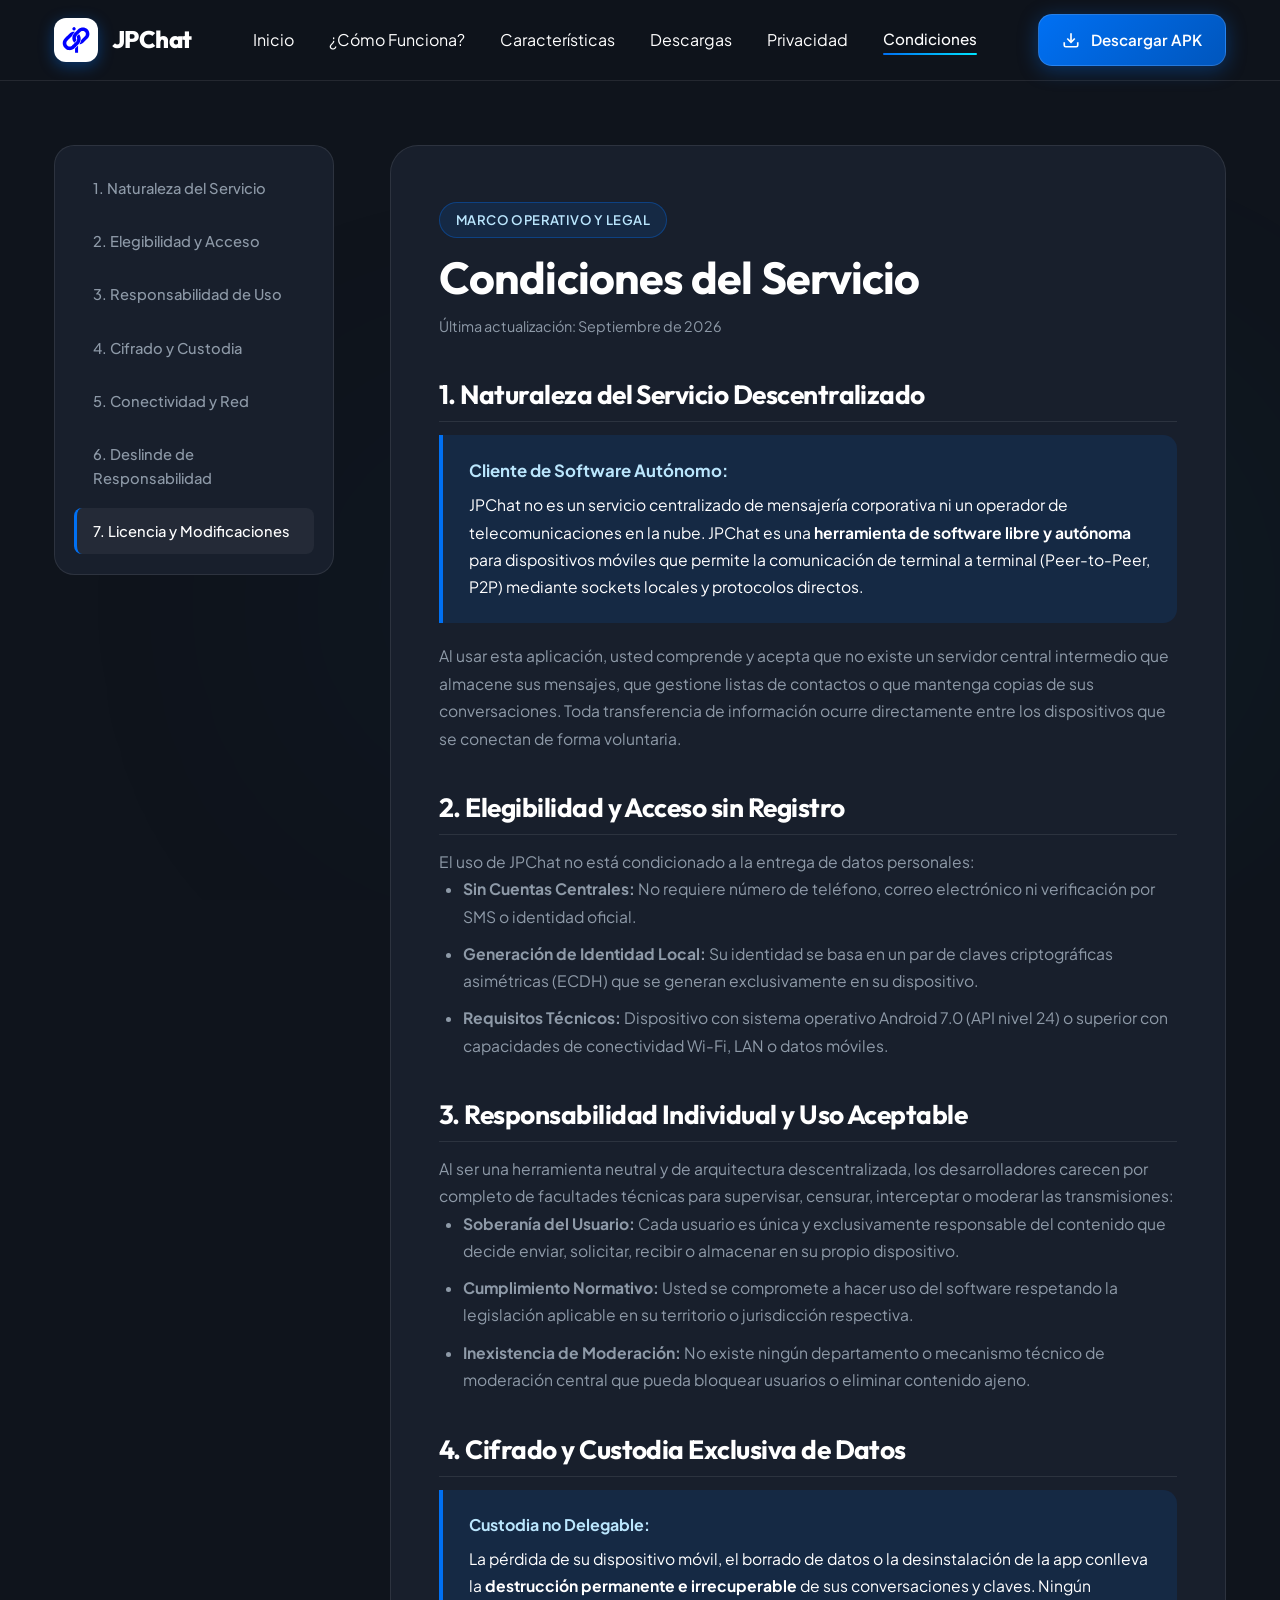
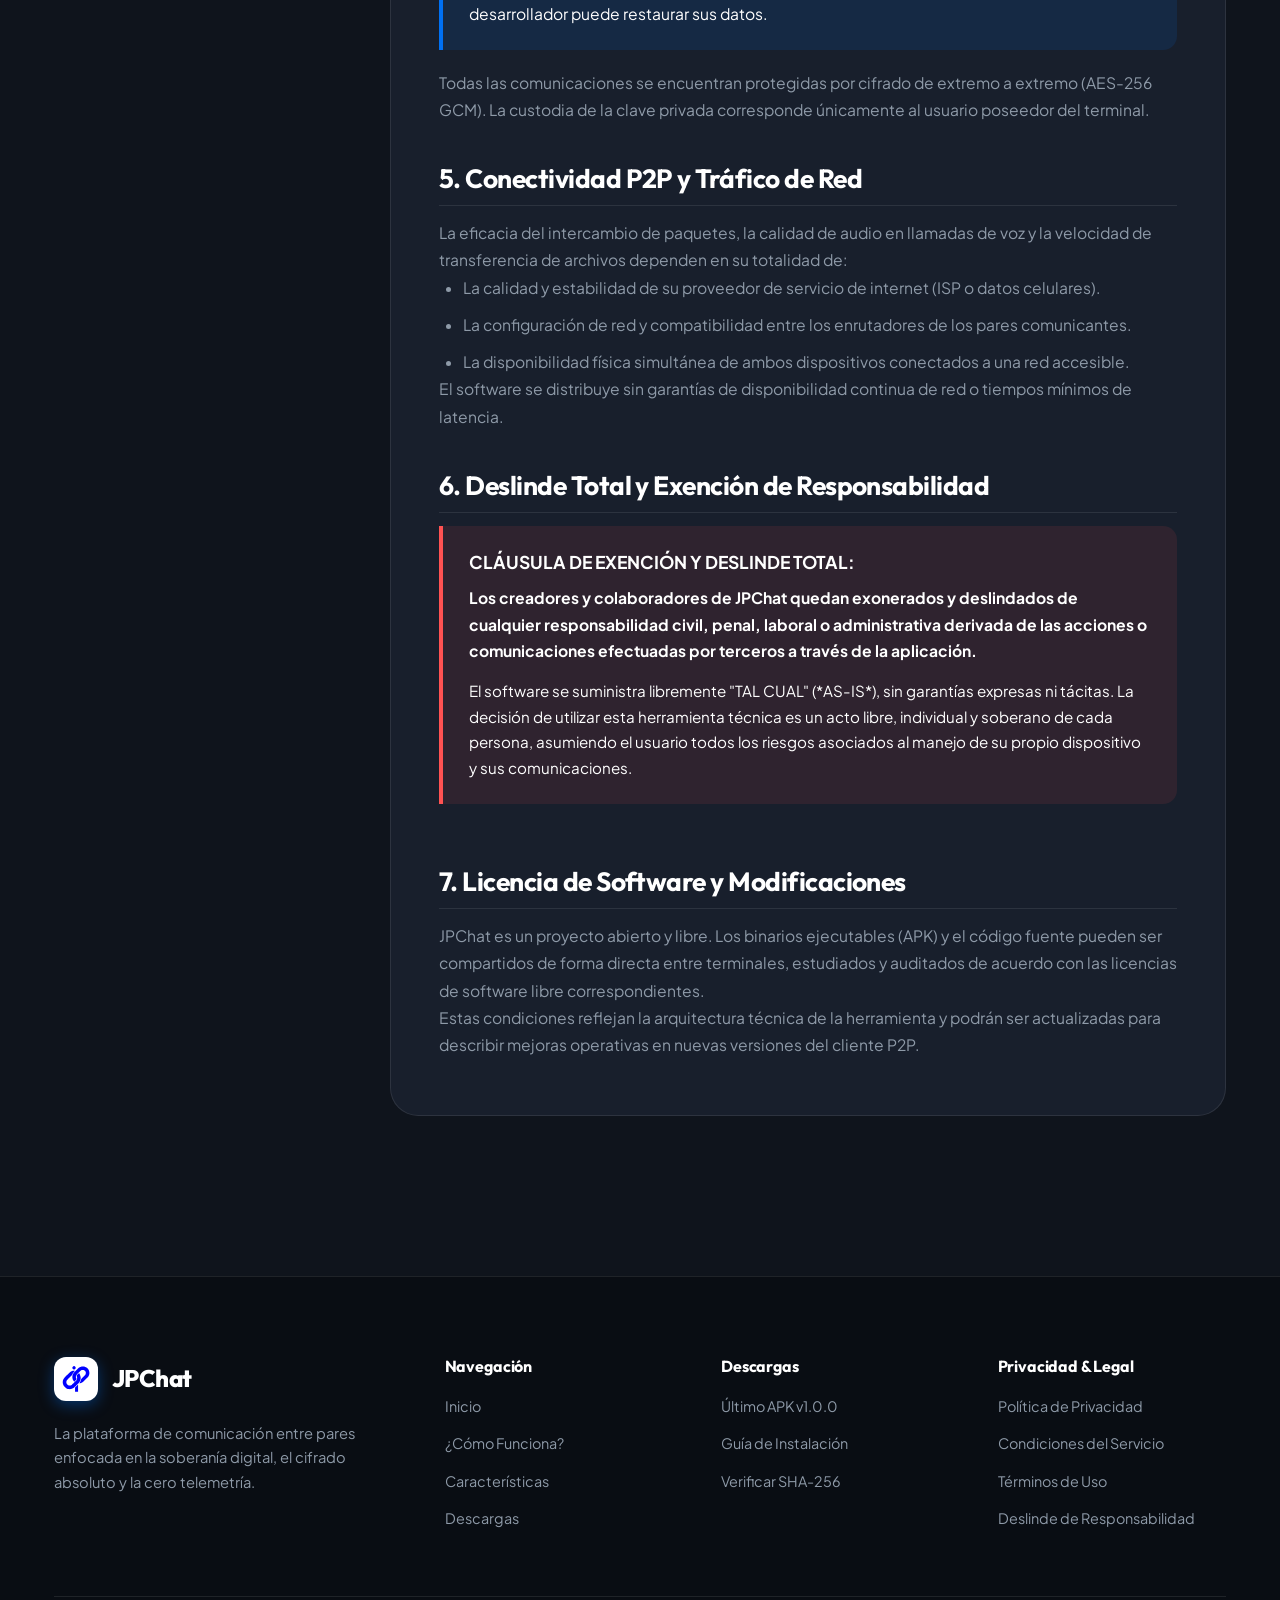
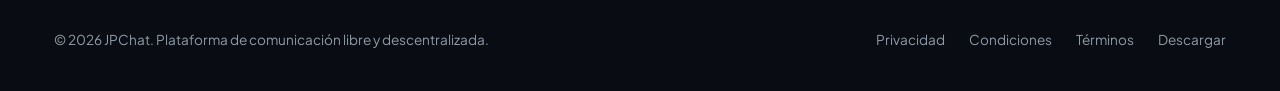
==== condiciones.html @ 453efd3c "Add files via upload" ====
<!DOCTYPE html>
<html lang="es">
<head>
  <meta charset="UTF-8">
  <meta name="viewport" content="width=device-width, initial-scale=1.0">
  <title>Condiciones del Servicio | JPChat Oficial</title>
  <meta name="description" content="Condiciones del Servicio de JPChat: Marco legal y operativo del cliente de mensajería peer-to-peer (P2P). Soberanía del usuario, exención de garantías y deslinde de responsabilidad.">
  <meta name="theme-color" content="#0F141C">
  <link rel="stylesheet" href="styles.css?v=2.5">
  <link rel="icon" type="image/svg+xml" href="logo.svg">
  <noscript>
    <style>
      .reveal, .reveal-scale, .reveal-left, .reveal-right {
        opacity: 1 !important;
        transform: none !important;
        animation: none !important;
      }
    </style>
  </noscript>
</head>
<body>

  <div class="ambient-glow">
    <div class="glow-orb glow-orb-2"></div>
    <div class="glow-orb glow-orb-3"></div>
  </div>

  <!-- Header -->
  <header class="header">
    <div class="container nav-container">
      <a href="index.html" class="brand-logo" aria-label="JPChat Inicio">
        <div class="logo-badge">
          <img src="logo.svg" alt="JPChat Logo">
        </div>
        <span class="brand-name">JPChat</span>
      </a>

      <nav>
        <ul class="nav-menu">
          <li><a href="index.html">Inicio</a></li>
          <li><a href="index.html#como-funciona">¿Cómo Funciona?</a></li>
          <li><a href="index.html#caracteristicas">Características</a></li>
          <li><a href="descargas.html">Descargas</a></li>
          <li><a href="privacidad.html">Privacidad</a></li>
          <li><a href="condiciones.html" class="nav-link active">Condiciones</a></li>
        </ul>
      </nav>

      <div class="nav-actions">
        <a href="descargas.html" class="btn btn-primary">
          <svg width="18" height="18" viewBox="0 0 24 24" fill="none" stroke="#FFFFFF" stroke-width="2.2">
            <path d="M21 15v4a2 2 0 0 1-2 2H5a2 2 0 0 1-2-2v-4"></path>
            <polyline points="7 10 12 15 17 10"></polyline>
            <line x1="12" y1="15" x2="12" y2="3"></line>
          </svg>
          <span>Descargar APK</span>
        </a>
        <button class="mobile-toggle" aria-label="Abrir Menú" aria-expanded="false">&#9776;</button>
      </div>
    </div>
  </header>

  <!-- Legal Content -->
  <main class="container">
    <div class="legal-layout">
      
      <!-- Sticky Sidebar Navigation -->
      <aside class="legal-sidebar reveal-left">
        <a href="#naturaleza-servicio" class="legal-nav-link active">1. Naturaleza del Servicio</a>
        <a href="#elegibilidad" class="legal-nav-link">2. Elegibilidad y Acceso</a>
        <a href="#uso-aceptable" class="legal-nav-link">3. Responsabilidad de Uso</a>
        <a href="#cifrado-soberania" class="legal-nav-link">4. Cifrado y Custodia</a>
        <a href="#conectividad" class="legal-nav-link">5. Conectividad y Red</a>
        <a href="#deslinde-legal" class="legal-nav-link">6. Deslinde de Responsabilidad</a>
        <a href="#licencia-software" class="legal-nav-link">7. Licencia y Modificaciones</a>
      </aside>

      <!-- Main Legal Document -->
      <article class="legal-content">
        <div class="reveal">
          <span class="badge-tag" style="margin-bottom: 0.8rem;">Marco Operativo y Legal</span>
          <h1 style="font-size: clamp(2.2rem, 3.5vw, 2.8rem); margin-bottom: 0.5rem; color: #FFFFFF;">Condiciones del Servicio</h1>
          <p style="color: var(--text-secondary); font-size: 0.9rem;">Última actualización: Septiembre de 2026</p>
        </div>

        <!-- Section 1: Naturaleza del Servicio -->
        <section id="naturaleza-servicio" class="reveal">
          <h2>1. Naturaleza del Servicio Descentralizado</h2>
          <div class="legal-alert" style="margin-bottom: 1.2rem;">
            <strong style="color: #BAE6FD; font-size: 1.05rem;">Cliente de Software Autónomo:</strong>
            <p style="margin-top: 0.4rem; color: #FFFFFF;">
              JPChat no es un servicio centralizado de mensajería corporativa ni un operador de telecomunicaciones en la nube. JPChat es una <strong>herramienta de software libre y autónoma</strong> para dispositivos móviles que permite la comunicación de terminal a terminal (Peer-to-Peer, P2P) mediante sockets locales y protocolos directos.
            </p>
          </div>
          <p>
            Al usar esta aplicación, usted comprende y acepta que no existe un servidor central intermedio que almacene sus mensajes, que gestione listas de contactos o que mantenga copias de sus conversaciones. Toda transferencia de información ocurre directamente entre los dispositivos que se conectan de forma voluntaria.
          </p>
        </section>

        <!-- Section 2: Elegibilidad y Acceso -->
        <section id="elegibilidad" class="reveal">
          <h2>2. Elegibilidad y Acceso sin Registro</h2>
          <p>
            El uso de JPChat no está condicionado a la entrega de datos personales:
          </p>
          <ul>
            <li><strong>Sin Cuentas Centrales:</strong> No requiere número de teléfono, correo electrónico ni verificación por SMS o identidad oficial.</li>
            <li><strong>Generación de Identidad Local:</strong> Su identidad se basa en un par de claves criptográficas asimétricas (ECDH) que se generan exclusivamente en su dispositivo.</li>
            <li><strong>Requisitos Técnicos:</strong> Dispositivo con sistema operativo Android 7.0 (API nivel 24) o superior con capacidades de conectividad Wi-Fi, LAN o datos móviles.</li>
          </ul>
        </section>

        <!-- Section 3: Responsabilidad de Uso -->
        <section id="uso-aceptable" class="reveal">
          <h2>3. Responsabilidad Individual y Uso Aceptable</h2>
          <p>
            Al ser una herramienta neutral y de arquitectura descentralizada, los desarrolladores carecen por completo de facultades técnicas para supervisar, censurar, interceptar o moderar las transmisiones:
          </p>
          <ul>
            <li><strong>Soberanía del Usuario:</strong> Cada usuario es única y exclusivamente responsable del contenido que decide enviar, solicitar, recibir o almacenar en su propio dispositivo.</li>
            <li><strong>Cumplimiento Normativo:</strong> Usted se compromete a hacer uso del software respetando la legislación aplicable en su territorio o jurisdicción respectiva.</li>
            <li><strong>Inexistencia de Moderación:</strong> No existe ningún departamento o mecanismo técnico de moderación central que pueda bloquear usuarios o eliminar contenido ajeno.</li>
          </ul>
        </section>

        <!-- Section 4: Cifrado y Custodia -->
        <section id="cifrado-soberania" class="reveal">
          <h2>4. Cifrado y Custodia Exclusiva de Datos</h2>
          <div class="legal-alert" style="margin-bottom: 1.2rem;">
            <strong style="color: #BAE6FD;">Custodia no Delegable:</strong>
            <p style="margin-top: 0.4rem; color: #FFFFFF;">
              La pérdida de su dispositivo móvil, el borrado de datos o la desinstalación de la app conlleva la <strong>destrucción permanente e irrecuperable</strong> de sus conversaciones y claves. Ningún desarrollador puede restaurar sus datos.
            </p>
          </div>
          <p>
            Todas las comunicaciones se encuentran protegidas por cifrado de extremo a extremo (AES-256 GCM). La custodia de la clave privada corresponde únicamente al usuario poseedor del terminal.
          </p>
        </section>

        <!-- Section 5: Conectividad y Red -->
        <section id="conectividad" class="reveal">
          <h2>5. Conectividad P2P y Tráfico de Red</h2>
          <p>
            La eficacia del intercambio de paquetes, la calidad de audio en llamadas de voz y la velocidad de transferencia de archivos dependen en su totalidad de:
          </p>
          <ul>
            <li>La calidad y estabilidad de su proveedor de servicio de internet (ISP o datos celulares).</li>
            <li>La configuración de red y compatibilidad entre los enrutadores de los pares comunicantes.</li>
            <li>La disponibilidad física simultánea de ambos dispositivos conectados a una red accesible.</li>
          </ul>
          <p>
            El software se distribuye sin garantías de disponibilidad continua de red o tiempos mínimos de latencia.
          </p>
        </section>

        <!-- Section 6: Deslinde de Responsabilidad -->
        <section id="deslinde-legal" class="reveal">
          <h2>6. Deslinde Total y Exención de Responsabilidad</h2>
          <div class="legal-alert warning" style="margin-bottom: 1.4rem;">
            <strong style="color: #FFFFFF; font-size: 1.1rem; display: block; margin-bottom: 0.5rem;">
              CLÁUSULA DE EXENCIÓN Y DESLINDE TOTAL:
            </strong>
            <p style="color: #FFFFFF; font-size: 0.98rem; line-height: 1.7;">
              <strong>Los creadores y colaboradores de JPChat quedan exonerados y deslindados de cualquier responsabilidad civil, penal, laboral o administrativa derivada de las acciones o comunicaciones efectuadas por terceros a través de la aplicación.</strong>
            </p>
            <p style="color: #FFFFFF; font-size: 0.95rem; margin-top: 0.8rem; line-height: 1.7;">
              El software se suministra libremente "TAL CUAL" (*AS-IS*), sin garantías expresas ni tácitas. La decisión de utilizar esta herramienta técnica es un acto libre, individual y soberano de cada persona, asumiendo el usuario todos los riesgos asociados al manejo de su propio dispositivo y sus comunicaciones.
            </p>
          </div>
        </section>

        <!-- Section 7: Licencia y Modificaciones -->
        <section id="licencia-software" class="reveal">
          <h2>7. Licencia de Software y Modificaciones</h2>
          <p>
            JPChat es un proyecto abierto y libre. Los binarios ejecutables (APK) y el código fuente pueden ser compartidos de forma directa entre terminales, estudiados y auditados de acuerdo con las licencias de software libre correspondientes.
          </p>
          <p>
            Estas condiciones reflejan la arquitectura técnica de la herramienta y podrán ser actualizadas para describir mejoras operativas en nuevas versiones del cliente P2P.
          </p>
        </section>

      </article>

    </div>
  </main>

  <!-- Footer -->
  <footer class="footer">
    <div class="container">
      <div class="footer-grid">
        <div class="footer-brand">
          <div class="brand-logo">
            <div class="logo-badge">
              <img src="logo.svg" alt="JPChat Logo">
            </div>
            <span class="brand-name">JPChat</span>
          </div>
          <p class="footer-desc">
            La plataforma de comunicación entre pares enfocada en la soberanía digital, el cifrado absoluto y la cero telemetría.
          </p>
        </div>

        <div class="footer-col">
          <h4 class="footer-col-title">Navegación</h4>
          <ul class="footer-links">
            <li><a href="index.html">Inicio</a></li>
            <li><a href="index.html#como-funciona">¿Cómo Funciona?</a></li>
            <li><a href="index.html#caracteristicas">Características</a></li>
            <li><a href="descargas.html">Descargas</a></li>
          </ul>
        </div>

        <div class="footer-col">
          <h4 class="footer-col-title">Descargas</h4>
          <ul class="footer-links">
            <li><a href="descargas.html#instalador">Último APK v1.0.0</a></li>
            <li><a href="descargas.html#guia">Guía de Instalación</a></li>
            <li><a href="descargas.html#hash">Verificar SHA-256</a></li>
          </ul>
        </div>

        <div class="footer-col">
          <h4 class="footer-col-title">Privacidad & Legal</h4>
          <ul class="footer-links">
            <li><a href="privacidad.html">Política de Privacidad</a></li>
            <li><a href="condiciones.html">Condiciones del Servicio</a></li>
            <li><a href="terminos.html">Términos de Uso</a></li>
            <li><a href="condiciones.html#deslinde-legal">Deslinde de Responsabilidad</a></li>
          </ul>
        </div>
      </div>

      <div class="footer-bottom">
        <div>© 2026 JPChat. Plataforma de comunicación libre y descentralizada.</div>
        <div style="display: flex; gap: 1.5rem;">
          <a href="privacidad.html">Privacidad</a>
          <a href="condiciones.html">Condiciones</a>
          <a href="terminos.html">Términos</a>
          <a href="descargas.html">Descargar</a>
        </div>
      </div>
    </div>
  </footer>

  <script src="main.js?v=2.5"></script>
</body>
</html>
---- styles.css ----
/* ==========================================================================
   JPChat Official Website Design System
   Exact App Color Palette: Deep Blue-Gray (#0F141C), Blue (#0070F3), Pure White Text & Icons
   ========================================================================== */

@import url('https://fonts.googleapis.com/css2?family=Outfit:wght@400;500;600;700;800;900&family=Plus+Jakarta+Sans:wght@300;400;500;600;700;800&family=JetBrains+Mono:wght@400;500;600&display=swap');

:root {
  /* Exact App Palette from Color.kt & ChatThemes.kt */
  --bg-main: #0F141C;            /* BgMain: Fondo azul oscuro casi gris de la app */
  --bg-contrast: #161C26;        /* BgContrast */
  --bg-surface: #181F2C;         /* BgDialogPremium */
  --bg-card: rgba(24, 31, 44, 0.78);
  --bg-card-hover: rgba(30, 40, 56, 0.95);
  --bg-glass: rgba(15, 20, 28, 0.88);
  
  --border-subtle: rgba(255, 255, 255, 0.09); /* BorderSubtle (0x26FFFFFF) */
  --border-focus: rgba(0, 112, 243, 0.5);
  --border-glow: rgba(0, 229, 255, 0.35);

  --accent-primary: #0070F3;       /* Botones azules de la app */
  --accent-primary-hover: #2585F8;
  --accent-primary-active: #005CE6;
  --accent-secondary: #00E5FF;     /* AccentSecondary (Cyan) */
  --accent-bubble-me: #005C8A;     /* BubbleMe de la app */
  --accent-bubble-peer: #1E2633;   /* BubblePeer de la app */
  --status-online: #00E676;        /* StatusOnline */
  --accent-blue-glow: rgba(0, 112, 243, 0.35);
  --accent-cyan-glow: rgba(0, 229, 255, 0.22);
  --warning-amber: #FFB74D;
  --error-red: #FF5252;

  --text-primary: #FFFFFF;         /* Letras 100% blancas */
  --text-secondary: #8E9AA8;       /* TextSecondary gris azulado */
  --text-muted: #64748B;
  --icon-color: #FFFFFF;           /* Íconos 100% blancos */

  /* Typography */
  --font-heading: 'Outfit', sans-serif;
  --font-body: 'Plus Jakarta Sans', -apple-system, BlinkMacSystemFont, sans-serif;
  --font-mono: 'JetBrains Mono', monospace;

  /* Spacings & Layout */
  --container-max: 1220px;
  --radius-sm: 8px;
  --radius-md: 14px;
  --radius-lg: 20px;
  --radius-xl: 28px;
  --radius-full: 9999px;

  /* Transitions & Animation Easings */
  --transition-fast: 0.2s cubic-bezier(0.4, 0, 0.2, 1);
  --transition-smooth: 0.4s cubic-bezier(0.16, 1, 0.3, 1);
  --transition-bounce: 0.5s cubic-bezier(0.34, 1.56, 0.64, 1);
}

/* Reset & Base Setup */
*, *::before, *::after {
  box-sizing: border-box;
  margin: 0;
  padding: 0;
}

html {
  scroll-behavior: smooth;
  color-scheme: dark;
  font-size: 16px;
}

body {
  background-color: var(--bg-main);
  color: var(--text-primary);
  font-family: var(--font-body);
  line-height: 1.65;
  overflow-x: hidden;
  position: relative;
  -webkit-font-smoothing: antialiased;
}

/* Scroll Offset for Anchor Navigation */
section[id], div[id] {
  scroll-margin-top: 95px;
}

/* Background Ambient Glow Lights (Blue & Cyan of JPChat) */
.ambient-glow {
  position: fixed;
  top: 0;
  left: 0;
  right: 0;
  height: 100vh;
  pointer-events: none;
  z-index: -1;
  overflow: hidden;
}

.glow-orb {
  position: absolute;
  border-radius: 50%;
  filter: blur(140px);
  opacity: 0.38;
  animation: pulse-glow 16s infinite alternate ease-in-out;
}

.glow-orb-1 {
  width: 580px;
  height: 580px;
  background: radial-gradient(circle, rgba(0, 112, 243, 0.32) 0%, transparent 70%);
  top: -120px;
  left: 15%;
}

.glow-orb-2 {
  width: 650px;
  height: 650px;
  background: radial-gradient(circle, rgba(0, 229, 255, 0.22) 0%, transparent 70%);
  top: 30%;
  right: -80px;
  animation-delay: -6s;
}

.glow-orb-3 {
  width: 500px;
  height: 500px;
  background: radial-gradient(circle, rgba(0, 92, 138, 0.35) 0%, transparent 70%);
  bottom: 5%;
  left: 20%;
  animation-delay: -10s;
}

@keyframes pulse-glow {
  0% { transform: scale(1) translate(0, 0); opacity: 0.28; }
  50% { transform: scale(1.18) translate(35px, -25px); opacity: 0.45; }
  100% { transform: scale(0.92) translate(-30px, 30px); opacity: 0.28; }
}

/* Typography Helpers */
h1, h2, h3, h4, h5, h6 {
  font-family: var(--font-heading);
  color: #FFFFFF; /* Letras 100% blancas */
  font-weight: 700;
  line-height: 1.22;
  letter-spacing: -0.02em;
}

p {
  color: var(--text-secondary);
}

a {
  color: inherit;
  text-decoration: none;
  transition: all var(--transition-fast);
}

/* All icons white */
svg {
  color: #FFFFFF;
}

/* Gradient Text using App Blues */
.text-gradient {
  background: linear-gradient(135deg, #FFFFFF 0%, #BAE6FD 45%, #00E5FF 100%);
  -webkit-background-clip: text;
  -webkit-text-fill-color: transparent;
  display: inline-block;
}

.text-gradient-blue {
  background: linear-gradient(135deg, #60A5FA 0%, #0070F3 50%, #00E5FF 100%);
  -webkit-background-clip: text;
  -webkit-text-fill-color: transparent;
}

/* Layout Container */
.container {
  max-width: var(--container-max);
  margin: 0 auto;
  padding: 0 1.5rem;
}

/* ==========================================================================
   Header & Navigation
   ========================================================================== */
.header {
  position: sticky;
  top: 0;
  z-index: 100;
  width: 100%;
  backdrop-filter: blur(20px);
  -webkit-backdrop-filter: blur(20px);
  background: var(--bg-glass);
  border-bottom: 1px solid var(--border-subtle);
  transition: all var(--transition-smooth);
}

.header.scrolled {
  background: rgba(15, 20, 28, 0.96);
  box-shadow: 0 10px 30px rgba(0, 0, 0, 0.6);
  border-bottom-color: rgba(255, 255, 255, 0.14);
}

.nav-container {
  display: flex;
  align-items: center;
  justify-content: space-between;
  height: 80px;
}

/* Brand Logo with Real SVG Icon and Completely White Name */
.brand-logo {
  display: flex;
  align-items: center;
  gap: 0.85rem;
  text-decoration: none;
  transition: transform var(--transition-bounce);
}

.brand-logo:hover {
  transform: scale(1.03);
}

.logo-badge {
  width: 44px;
  height: 44px;
  border-radius: 12px;
  background: #FFFFFF;
  padding: 3px;
  display: flex;
  align-items: center;
  justify-content: center;
  box-shadow: 0 4px 15px rgba(0, 112, 243, 0.4);
  flex-shrink: 0;
}

.logo-badge img {
  width: 100%;
  height: 100%;
  object-fit: contain;
  border-radius: 9px;
}

.brand-name {
  color: #FFFFFF !important; /* Letra completamente blanca solicitada por el usuario */
  font-family: var(--font-heading);
  font-size: 1.5rem;
  font-weight: 800;
  letter-spacing: -0.02em;
}

.nav-menu {
  display: flex;
  align-items: center;
  gap: 2.2rem;
  list-style: none;
}

.nav-link {
  font-size: 0.95rem;
  font-weight: 500;
  color: #BAC7D5;
  position: relative;
  padding: 0.4rem 0;
  transition: color var(--transition-fast);
}

.nav-link:hover, .nav-link.active {
  color: #FFFFFF;
}

.nav-link::after {
  content: '';
  position: absolute;
  bottom: 0;
  left: 0;
  width: 0;
  height: 2px;
  background: linear-gradient(90deg, var(--accent-primary), var(--accent-secondary));
  transition: width var(--transition-smooth);
  border-radius: 2px;
}

.nav-link:hover::after, .nav-link.active::after {
  width: 100%;
}

.nav-actions {
  display: flex;
  align-items: center;
  gap: 1rem;
}

.mobile-toggle {
  display: none;
  background: none;
  border: none;
  color: #FFFFFF;
  font-size: 1.6rem;
  cursor: pointer;
  padding: 0.5rem;
  transition: transform var(--transition-fast);
}

.mobile-toggle:hover {
  transform: scale(1.1);
}

/* ==========================================================================
   Buttons & Badges (Matching App's Blue & White)
   ========================================================================== */
.btn {
  display: inline-flex;
  align-items: center;
  justify-content: center;
  gap: 0.65rem;
  font-family: var(--font-body);
  font-weight: 600;
  font-size: 0.95rem;
  padding: 0.78rem 1.45rem;
  border-radius: var(--radius-md);
  border: 1px solid transparent;
  cursor: pointer;
  transition: all var(--transition-smooth);
  text-decoration: none;
  position: relative;
  overflow: hidden;
}

.btn svg {
  color: #FFFFFF;
  flex-shrink: 0;
  transition: transform var(--transition-fast);
}

/* App's Official Blue Button */
.btn-primary {
  background: linear-gradient(135deg, #0070F3 0%, #0056BD 100%);
  color: #FFFFFF;
  border-color: rgba(255, 255, 255, 0.15);
  box-shadow: 0 4px 20px var(--accent-blue-glow);
}

.btn-primary:hover {
  background: linear-gradient(135deg, #2585F8 0%, #0070F3 100%);
  box-shadow: 0 8px 30px rgba(0, 112, 243, 0.55);
  transform: translateY(-3px);
  color: #FFFFFF;
}

.btn-primary:hover svg {
  transform: translateY(-1px);
}

.btn-secondary {
  background: rgba(255, 255, 255, 0.05);
  color: #FFFFFF;
  border-color: var(--border-subtle);
  backdrop-filter: blur(10px);
}

.btn-secondary:hover {
  background: rgba(255, 255, 255, 0.1);
  border-color: rgba(255, 255, 255, 0.25);
  transform: translateY(-3px);
  color: #FFFFFF;
}

.btn-lg {
  padding: 1rem 2rem;
  font-size: 1.06rem;
  border-radius: var(--radius-md);
}

.badge-tag {
  display: inline-flex;
  align-items: center;
  gap: 0.55rem;
  padding: 0.4rem 1rem;
  background: rgba(0, 112, 243, 0.12);
  border: 1px solid rgba(0, 112, 243, 0.35);
  border-radius: var(--radius-full);
  font-size: 0.82rem;
  font-weight: 600;
  color: #BAE6FD;
  letter-spacing: 0.03em;
  text-transform: uppercase;
}

.badge-tag .pulse-dot {
  width: 8px;
  height: 8px;
  border-radius: 50%;
  background-color: var(--accent-secondary);
  box-shadow: 0 0 10px var(--accent-secondary);
  animation: dot-pulse 1.8s infinite;
}

@keyframes dot-pulse {
  0% { transform: scale(0.9); opacity: 0.8; }
  50% { transform: scale(1.4); opacity: 1; box-shadow: 0 0 14px var(--accent-secondary); }
  100% { transform: scale(0.9); opacity: 0.8; }
}

/* ==========================================================================
   Hero Section
   ========================================================================== */
.hero-section {
  padding: 5rem 0 6rem 0;
  position: relative;
}

.hero-grid {
  display: grid;
  grid-template-columns: 1.15fr 0.85fr;
  align-items: center;
  gap: 4rem;
}

.hero-content {
  display: flex;
  flex-direction: column;
  gap: 1.5rem;
}

.hero-title {
  font-size: clamp(2.5rem, 4.6vw, 3.7rem);
  font-weight: 800;
  letter-spacing: -0.03em;
  line-height: 1.12;
}

.hero-description {
  font-size: 1.15rem;
  line-height: 1.7;
  color: var(--text-secondary);
  max-width: 580px;
}

.hero-actions {
  display: flex;
  align-items: center;
  gap: 1rem;
  flex-wrap: wrap;
  margin-top: 0.75rem;
}

.hero-highlights {
  display: grid;
  grid-template-columns: repeat(3, 1fr);
  gap: 1.25rem;
  margin-top: 1.5rem;
  padding-top: 2rem;
  border-top: 1px solid var(--border-subtle);
}

.highlight-item {
  display: flex;
  flex-direction: column;
  gap: 0.3rem;
}

.highlight-value {
  font-size: 1.7rem;
  font-weight: 800;
  font-family: var(--font-heading);
  color: #FFFFFF;
}

.highlight-label {
  font-size: 0.84rem;
  color: var(--text-secondary);
  font-weight: 500;
}

/* ==========================================================================
   CSS Phone Mockup (Ultra-Realistic JPChat Interface)
   ========================================================================== */
.phone-mockup-wrapper {
  position: relative;
  display: flex;
  justify-content: center;
  perspective: 1200px;
}

.phone-glow-bg {
  position: absolute;
  inset: -15px;
  background: radial-gradient(circle, rgba(0, 112, 243, 0.28) 0%, rgba(0, 229, 255, 0.15) 50%, transparent 80%);
  filter: blur(45px);
  z-index: 0;
  border-radius: 48px;
}

.phone-frame {
  position: relative;
  z-index: 1;
  width: 330px;
  height: 670px;
  background: #0B0E14;
  border-radius: 44px;
  border: 7px solid #1E2633;
  box-shadow: 
    0 25px 60px -15px rgba(0, 0, 0, 0.85),
    0 0 0 1px rgba(255, 255, 255, 0.1),
    inset 0 0 20px rgba(0, 0, 0, 0.8);
  overflow: hidden;
  display: flex;
  flex-direction: column;
  transition: transform var(--transition-smooth);
}

.phone-frame:hover {
  transform: translateY(-5px) rotateY(-2deg);
}

.phone-notch {
  position: absolute;
  top: 12px;
  left: 50%;
  transform: translateX(-50%);
  width: 90px;
  height: 20px;
  background: #161C26;
  border-radius: 12px;
  z-index: 20;
  display: flex;
  align-items: center;
  justify-content: center;
  gap: 8px;
}

.phone-camera {
  width: 8px;
  height: 8px;
  border-radius: 50%;
  background: #0B0E14;
  border: 1px solid rgba(255, 255, 255, 0.2);
}

.phone-speaker {
  width: 32px;
  height: 3px;
  border-radius: 2px;
  background: #2A3649;
}

/* Phone Screen Internal UI using exact app background & bubbles */
.phone-screen {
  width: 100%;
  height: 100%;
  background: var(--bg-main); /* #0F141C */
  display: flex;
  flex-direction: column;
  padding-top: 36px;
  font-size: 0.82rem;
  position: relative;
}

.phone-status-bar {
  display: flex;
  justify-content: space-between;
  align-items: center;
  padding: 0 1.2rem 0.5rem;
  font-size: 0.72rem;
  color: var(--text-secondary);
  font-weight: 600;
}

.phone-app-bar {
  display: flex;
  align-items: center;
  gap: 0.6rem;
  padding: 0.65rem 1rem;
  background: var(--bg-contrast); /* #161C26 */
  backdrop-filter: blur(12px);
  border-bottom: 1px solid var(--border-subtle);
}

.phone-peer-avatar {
  width: 34px;
  height: 34px;
  border-radius: 50%;
  background: linear-gradient(135deg, #0070F3, #005C8A);
  display: flex;
  align-items: center;
  justify-content: center;
  font-weight: 700;
  color: #FFFFFF;
  font-size: 0.85rem;
}

.phone-peer-info {
  flex: 1;
}

.phone-peer-name {
  font-weight: 700;
  color: #FFFFFF;
  font-size: 0.85rem;
  display: flex;
  align-items: center;
  gap: 0.35rem;
}

.phone-p2p-badge {
  font-size: 0.65rem;
  color: #00E5FF;
  display: flex;
  align-items: center;
  gap: 0.3rem;
  font-weight: 600;
}

.phone-p2p-badge::before {
  content: '';
  width: 6px;
  height: 6px;
  background: #00E676;
  border-radius: 50%;
  box-shadow: 0 0 6px #00E676;
}

.phone-app-actions {
  display: flex;
  gap: 0.75rem;
  color: #FFFFFF;
}

/* Chat Bubbles Area */
.phone-chat-body {
  flex: 1;
  padding: 1rem 0.85rem;
  display: flex;
  flex-direction: column;
  gap: 0.75rem;
  overflow-y: auto;
}

.chat-security-banner {
  background: rgba(0, 112, 243, 0.12);
  border: 1px solid rgba(0, 112, 243, 0.3);
  border-radius: 8px;
  padding: 0.4rem 0.6rem;
  font-size: 0.68rem;
  color: #BAE6FD;
  text-align: center;
  display: flex;
  align-items: center;
  justify-content: center;
  gap: 0.4rem;
}

.chat-bubble {
  max-width: 84%;
  padding: 0.65rem 0.85rem;
  border-radius: 14px;
  font-size: 0.78rem;
  line-height: 1.4;
  position: relative;
  display: flex;
  flex-direction: column;
  gap: 0.25rem;
}

/* Bubble Peer from Color.kt (#1E2633) */
.chat-bubble.incoming {
  align-self: flex-start;
  background: var(--accent-bubble-peer); /* #1E2633 */
  color: #FFFFFF;
  border-bottom-left-radius: 4px;
  border: 1px solid rgba(255, 255, 255, 0.06);
}

/* Bubble Me from Color.kt (#005C8A) */
.chat-bubble.outgoing {
  align-self: flex-end;
  background: var(--accent-bubble-me); /* #005C8A */
  color: #FFFFFF;
  border-bottom-right-radius: 4px;
}

.chat-time {
  font-size: 0.64rem;
  color: rgba(255, 255, 255, 0.65);
  align-self: flex-end;
  display: flex;
  align-items: center;
  gap: 0.25rem;
}

/* Sticker Bubble */
.chat-sticker-bubble {
  align-self: flex-end;
  display: flex;
  flex-direction: column;
  align-items: flex-end;
}

.sticker-wrapper {
  width: 90px;
  height: 90px;
  background: rgba(255, 255, 255, 0.05);
  border-radius: 12px;
  display: flex;
  align-items: center;
  justify-content: center;
  font-size: 2.8rem;
  box-shadow: 0 4px 15px rgba(0, 0, 0, 0.3);
  position: relative;
}

.sticker-tag {
  position: absolute;
  bottom: -4px;
  right: -4px;
  background: var(--accent-primary);
  color: #FFFFFF;
  font-size: 0.55rem;
  font-weight: 800;
  padding: 1px 5px;
  border-radius: 4px;
}

/* Ephemeral View-Once Bubble */
.ephemeral-badge {
  display: inline-flex;
  align-items: center;
  gap: 0.35rem;
  background: rgba(0, 229, 255, 0.18);
  color: #00E5FF;
  padding: 0.3rem 0.6rem;
  border-radius: 8px;
  font-size: 0.72rem;
  font-weight: 600;
  border: 1px dashed rgba(0, 229, 255, 0.5);
}

/* Chat Input Bar */
.phone-chat-input-bar {
  padding: 0.6rem 0.8rem;
  background: var(--bg-contrast);
  border-top: 1px solid var(--border-subtle);
  display: flex;
  align-items: center;
  gap: 0.5rem;
}

.chat-input-fake {
  flex: 1;
  background: var(--accent-bubble-peer);
  border-radius: 20px;
  padding: 0.45rem 0.85rem;
  color: var(--text-secondary);
  font-size: 0.75rem;
}

.chat-mic-btn {
  width: 32px;
  height: 32px;
  border-radius: 50%;
  background: var(--accent-primary);
  display: flex;
  align-items: center;
  justify-content: center;
  color: #FFFFFF;
  font-size: 0.85rem;
}

/* ==========================================================================
   Section Headers & Common Layout
   ========================================================================== */
.section {
  padding: 6rem 0;
  position: relative;
}

.section-header {
  text-align: center;
  max-width: 760px;
  margin: 0 auto 3.5rem auto;
}

.section-tag {
  display: inline-block;
  margin-bottom: 0.8rem;
}

.section-title {
  font-size: clamp(2rem, 3.5vw, 2.75rem);
  margin-bottom: 1rem;
}

.section-subtitle {
  font-size: 1.05rem;
  color: var(--text-secondary);
}

/* ==========================================================================
   Philosophy / How P2P Works Cards
   ========================================================================== */
.p2p-flow-grid {
  display: grid;
  grid-template-columns: repeat(3, 1fr);
  gap: 1.8rem;
  position: relative;
}

.p2p-step-card {
  background: var(--bg-surface); /* #181F2C */
  border: 1px solid var(--border-subtle);
  border-radius: var(--radius-lg);
  padding: 2.2rem 1.8rem;
  backdrop-filter: blur(16px);
  display: flex;
  flex-direction: column;
  gap: 1.2rem;
  transition: all var(--transition-smooth);
  position: relative;
  overflow: hidden;
}

.p2p-step-card::before {
  content: '';
  position: absolute;
  top: 0;
  left: 0;
  right: 0;
  height: 2px;
  background: linear-gradient(90deg, transparent, var(--accent-primary), transparent);
  opacity: 0;
  transition: opacity var(--transition-fast);
}

.p2p-step-card:hover {
  background: var(--bg-card-hover);
  border-color: var(--border-focus);
  transform: translateY(-6px);
  box-shadow: 0 16px 36px -10px rgba(0, 0, 0, 0.6), 0 0 25px var(--accent-blue-glow);
}

.p2p-step-card:hover::before {
  opacity: 1;
}

.card-step-num {
  width: 44px;
  height: 44px;
  border-radius: 12px;
  background: rgba(0, 112, 243, 0.15);
  border: 1px solid rgba(0, 112, 243, 0.35);
  display: flex;
  align-items: center;
  justify-content: center;
  font-family: var(--font-heading);
  font-weight: 800;
  font-size: 1.2rem;
  color: #BAE6FD;
}

.p2p-step-title {
  font-size: 1.3rem;
  color: #FFFFFF;
}

.p2p-step-desc {
  font-size: 0.95rem;
  line-height: 1.6;
}

/* ==========================================================================
   Comparison Table (JPChat vs Apps Centralizadas)
   ========================================================================== */
.comparison-container {
  background: var(--bg-surface);
  border: 1px solid var(--border-subtle);
  border-radius: var(--radius-xl);
  overflow: hidden;
  backdrop-filter: blur(16px);
  box-shadow: 0 20px 50px rgba(0, 0, 0, 0.45);
}

.comparison-table {
  width: 100%;
  border-collapse: collapse;
  text-align: left;
}

.comparison-table th, .comparison-table td {
  padding: 1.25rem 1.8rem;
  border-bottom: 1px solid var(--border-subtle);
}

.comparison-table th {
  background: rgba(22, 28, 38, 0.95);
  font-family: var(--font-heading);
  font-size: 1.05rem;
  font-weight: 700;
}

.comparison-table th:nth-child(2) {
  color: #BAE6FD;
  background: rgba(0, 112, 243, 0.15);
}

.comparison-table th:nth-child(3) {
  color: var(--text-muted);
}

.comparison-table tr:hover td {
  background: rgba(255, 255, 255, 0.02);
}

.status-icon-good {
  color: #38BDF8;
  font-weight: 700;
  display: inline-flex;
  align-items: center;
  gap: 0.4rem;
}

.status-icon-bad {
  color: var(--error-red);
  font-weight: 600;
  display: inline-flex;
  align-items: center;
  gap: 0.4rem;
}

/* ==========================================================================
   Features Showcase (Interactive Grid)
   ========================================================================== */
.features-grid {
  display: grid;
  grid-template-columns: repeat(3, 1fr);
  gap: 1.8rem;
}

.feature-box {
  background: var(--bg-surface);
  border: 1px solid var(--border-subtle);
  border-radius: var(--radius-lg);
  padding: 2.2rem 1.8rem;
  backdrop-filter: blur(16px);
  transition: all var(--transition-smooth);
  display: flex;
  flex-direction: column;
  gap: 1rem;
}

.feature-box:hover {
  border-color: var(--accent-primary);
  transform: translateY(-5px);
  box-shadow: 0 14px 32px rgba(0, 0, 0, 0.5), 0 0 25px var(--accent-blue-glow);
}

.feature-icon-wrapper {
  width: 52px;
  height: 52px;
  border-radius: 14px;
  background: rgba(0, 112, 243, 0.15);
  border: 1px solid rgba(0, 112, 243, 0.35);
  display: flex;
  align-items: center;
  justify-content: center;
  font-size: 1.5rem;
  color: #FFFFFF;
}

.feature-icon-wrapper svg {
  color: #FFFFFF;
}

.feature-title {
  font-size: 1.25rem;
  color: #FFFFFF;
}

.feature-desc {
  font-size: 0.95rem;
  line-height: 1.6;
}

/* ==========================================================================
   Interactive Tabs Section
   ========================================================================== */
.tabs-section {
  background: rgba(22, 28, 38, 0.5);
  border-top: 1px solid var(--border-subtle);
  border-bottom: 1px solid var(--border-subtle);
}

.tabs-nav {
  display: flex;
  justify-content: center;
  gap: 0.8rem;
  margin-bottom: 2.5rem;
  flex-wrap: wrap;
}

.tab-btn {
  background: rgba(255, 255, 255, 0.05);
  border: 1px solid var(--border-subtle);
  border-radius: var(--radius-full);
  padding: 0.65rem 1.4rem;
  color: #BAC7D5;
  font-family: var(--font-body);
  font-size: 0.92rem;
  font-weight: 600;
  cursor: pointer;
  transition: all var(--transition-fast);
  display: inline-flex;
  align-items: center;
  gap: 0.5rem;
}

.tab-btn:hover {
  color: #FFFFFF;
  background: rgba(255, 255, 255, 0.1);
}

.tab-btn.active {
  background: linear-gradient(135deg, rgba(0, 112, 243, 0.3), rgba(0, 229, 255, 0.2));
  border-color: var(--accent-primary);
  color: #FFFFFF;
  box-shadow: 0 0 20px var(--accent-blue-glow);
}

.tab-pane {
  display: none;
  opacity: 0;
  transform: translateY(10px);
  transition: opacity 0.35s ease, transform 0.35s ease;
}

.tab-pane.active {
  display: grid;
  grid-template-columns: 1fr 1fr;
  gap: 3.5rem;
  align-items: center;
  opacity: 1;
  transform: translateY(0);
}

.tab-info {
  display: flex;
  flex-direction: column;
  gap: 1.25rem;
}

.tab-bullets {
  list-style: none;
  display: flex;
  flex-direction: column;
  gap: 0.8rem;
}

.tab-bullets li {
  display: flex;
  align-items: flex-start;
  gap: 0.75rem;
  font-size: 0.95rem;
  color: var(--text-secondary);
}

.tab-bullets li svg {
  flex-shrink: 0;
  margin-top: 4px;
  color: #FFFFFF;
}

.tab-visual-card {
  background: var(--bg-surface);
  border: 1px solid var(--border-subtle);
  border-radius: var(--radius-lg);
  padding: 2rem;
  display: flex;
  flex-direction: column;
  gap: 1.5rem;
  box-shadow: 0 20px 40px rgba(0, 0, 0, 0.5);
}

/* ==========================================================================
   FAQ Accordion (Smooth CSS transition)
   ========================================================================== */
.faq-grid {
  max-width: 840px;
  margin: 0 auto;
  display: flex;
  flex-direction: column;
  gap: 1rem;
}

.faq-item {
  background: var(--bg-surface);
  border: 1px solid var(--border-subtle);
  border-radius: var(--radius-md);
  overflow: hidden;
  transition: all var(--transition-fast);
}

.faq-item:hover {
  border-color: rgba(255, 255, 255, 0.18);
}

.faq-question {
  width: 100%;
  padding: 1.4rem 1.6rem;
  background: none;
  border: none;
  text-align: left;
  color: #FFFFFF;
  font-family: var(--font-heading);
  font-size: 1.08rem;
  font-weight: 600;
  display: flex;
  justify-content: space-between;
  align-items: center;
  cursor: pointer;
}

.faq-icon {
  font-size: 1.3rem;
  transition: transform 0.35s cubic-bezier(0.16, 1, 0.3, 1);
  color: var(--accent-secondary);
}

.faq-item.active .faq-icon {
  transform: rotate(45deg);
}

.faq-answer {
  max-height: 0;
  overflow: hidden;
  transition: max-height 0.4s cubic-bezier(0.16, 1, 0.3, 1);
  padding: 0 1.6rem;
}

.faq-item.active .faq-answer {
  padding-bottom: 1.4rem;
}

.faq-answer p {
  font-size: 0.95rem;
  line-height: 1.65;
}

/* ==========================================================================
   Downloads Page Specifics
   ========================================================================== */
.download-hero {
  padding: 4rem 0 3rem 0;
  text-align: center;
}

.download-card-main {
  max-width: 820px;
  margin: 0 auto;
  background: var(--bg-surface);
  border: 1px solid rgba(0, 112, 243, 0.35);
  border-radius: var(--radius-xl);
  padding: 3rem 2.5rem;
  box-shadow: 0 20px 60px rgba(0, 0, 0, 0.65), 0 0 35px var(--accent-blue-glow);
  position: relative;
  overflow: hidden;
  display: flex;
  flex-direction: column;
  align-items: center;
  gap: 2rem;
}

.download-version-badge {
  display: inline-flex;
  align-items: center;
  gap: 0.6rem;
  background: rgba(0, 112, 243, 0.18);
  border: 1px solid rgba(0, 112, 243, 0.45);
  color: #BAE6FD;
  padding: 0.4rem 1.2rem;
  border-radius: var(--radius-full);
  font-weight: 700;
  font-size: 0.95rem;
}

.download-meta-grid {
  display: grid;
  grid-template-columns: repeat(4, 1fr);
  gap: 1.5rem;
  width: 100%;
  padding: 1.5rem 0;
  border-top: 1px solid var(--border-subtle);
  border-bottom: 1px solid var(--border-subtle);
  text-align: center;
}

.download-meta-item {
  display: flex;
  flex-direction: column;
  gap: 0.25rem;
}

.download-meta-title {
  font-size: 0.8rem;
  color: var(--text-secondary);
  text-transform: uppercase;
  font-weight: 600;
}

.download-meta-val {
  font-size: 1.1rem;
  font-weight: 700;
  color: #FFFFFF;
}

/* SHA256 Checksum Container */
.hash-card {
  width: 100%;
  background: var(--bg-main);
  border: 1px solid var(--border-subtle);
  border-radius: var(--radius-md);
  padding: 1rem 1.25rem;
  display: flex;
  align-items: center;
  justify-content: space-between;
  gap: 1rem;
}

.hash-text-box {
  display: flex;
  flex-direction: column;
  gap: 0.2rem;
  text-align: left;
  overflow: hidden;
}

.hash-label {
  font-size: 0.75rem;
  color: #00E5FF;
  font-weight: 700;
  text-transform: uppercase;
  letter-spacing: 0.05em;
}

.hash-code {
  font-family: var(--font-mono);
  font-size: 0.8rem;
  color: var(--text-secondary);
  white-space: nowrap;
  overflow: hidden;
  text-overflow: ellipsis;
}

.copy-hash-btn {
  background: rgba(255, 255, 255, 0.08);
  border: 1px solid var(--border-subtle);
  color: #FFFFFF;
  border-radius: var(--radius-sm);
  padding: 0.5rem 0.9rem;
  font-size: 0.8rem;
  font-weight: 600;
  cursor: pointer;
  transition: all var(--transition-fast);
  white-space: nowrap;
}

.copy-hash-btn:hover {
  background: var(--accent-primary);
  color: #FFFFFF;
}

/* Steps Guide for Android */
.install-steps-grid {
  display: grid;
  grid-template-columns: repeat(4, 1fr);
  gap: 1.5rem;
  margin-top: 3rem;
}

.install-step-card {
  background: var(--bg-surface);
  border: 1px solid var(--border-subtle);
  border-radius: var(--radius-lg);
  padding: 1.8rem 1.4rem;
  display: flex;
  flex-direction: column;
  gap: 0.8rem;
  position: relative;
  transition: transform var(--transition-smooth);
}

.install-step-card:hover {
  transform: translateY(-4px);
}

.step-indicator {
  width: 36px;
  height: 36px;
  border-radius: 10px;
  background: rgba(0, 112, 243, 0.2);
  border: 1px solid rgba(0, 112, 243, 0.4);
  color: #BAE6FD;
  display: flex;
  align-items: center;
  justify-content: center;
  font-weight: 800;
  font-size: 1.1rem;
}

.step-title {
  font-size: 1.1rem;
  color: #FFFFFF;
}

.step-desc {
  font-size: 0.88rem;
  line-height: 1.55;
}

/* ==========================================================================
   Legal Pages (Privacidad & Términos)
   ========================================================================== */
.legal-layout {
  display: grid;
  grid-template-columns: 280px 1fr;
  gap: 3.5rem;
  padding: 4rem 0 6rem 0;
}

.legal-sidebar {
  position: sticky;
  top: 110px;
  height: fit-content;
  display: flex;
  flex-direction: column;
  gap: 0.4rem;
  background: var(--bg-surface);
  padding: 1.2rem;
  border-radius: var(--radius-lg);
  border: 1px solid var(--border-subtle);
}

.legal-nav-link {
  padding: 0.7rem 1rem;
  border-radius: var(--radius-sm);
  color: var(--text-secondary);
  font-size: 0.92rem;
  font-weight: 500;
  border-left: 3px solid transparent;
  transition: all var(--transition-fast);
}

.legal-nav-link:hover, .legal-nav-link.active {
  color: #FFFFFF;
  background: rgba(255, 255, 255, 0.05);
  border-left-color: var(--accent-primary);
}

.legal-content {
  background: var(--bg-surface);
  border: 1px solid var(--border-subtle);
  border-radius: var(--radius-xl);
  padding: 3.5rem 3rem;
  display: flex;
  flex-direction: column;
  gap: 2.5rem;
}

.legal-content section {
  scroll-margin-top: 110px;
}

.legal-content h2 {
  font-size: 1.65rem;
  padding-bottom: 0.6rem;
  border-bottom: 1px solid var(--border-subtle);
  color: #FFFFFF;
  margin-bottom: 0.8rem;
}

.legal-content h3 {
  font-size: 1.25rem;
  color: #FFFFFF;
  margin-top: 0.5rem;
}

.legal-content p, .legal-content li {
  font-size: 0.98rem;
  color: var(--text-secondary);
  line-height: 1.75;
}

.legal-content ul {
  padding-left: 1.5rem;
  display: flex;
  flex-direction: column;
  gap: 0.6rem;
}

.legal-alert {
  background: rgba(0, 112, 243, 0.12);
  border-left: 4px solid var(--accent-primary);
  border-radius: 0 var(--radius-md) var(--radius-md) 0;
  padding: 1.4rem 1.6rem;
}

.legal-alert.warning {
  background: rgba(255, 82, 82, 0.1);
  border-left-color: var(--error-red);
}

/* ==========================================================================
   Footer
   ========================================================================== */
.footer {
  background: #090D13;
  border-top: 1px solid var(--border-subtle);
  padding: 5rem 0 2.5rem 0;
  margin-top: 4rem;
}

.footer-grid {
  display: grid;
  grid-template-columns: 1.5fr 1fr 1fr 1fr;
  gap: 3rem;
  margin-bottom: 4rem;
}

.footer-brand {
  display: flex;
  flex-direction: column;
  gap: 1.25rem;
}

.footer-desc {
  font-size: 0.92rem;
  color: var(--text-secondary);
  max-width: 320px;
}

.footer-col {
  display: flex;
  flex-direction: column;
  gap: 1rem;
}

.footer-col-title {
  font-size: 1rem;
  font-weight: 700;
  color: #FFFFFF;
  letter-spacing: -0.01em;
}

.footer-links {
  list-style: none;
  display: flex;
  flex-direction: column;
  gap: 0.7rem;
}

.footer-links a {
  font-size: 0.9rem;
  color: var(--text-secondary);
}

.footer-links a:hover {
  color: #FFFFFF;
}

.footer-bottom {
  padding-top: 2rem;
  border-top: 1px solid var(--border-subtle);
  display: flex;
  justify-content: space-between;
  align-items: center;
  font-size: 0.85rem;
  color: var(--text-secondary);
  flex-wrap: wrap;
  gap: 1rem;
}

/* ==========================================================================
   Toast Notification
   ========================================================================== */
.toast-notification {
  position: fixed;
  bottom: 30px;
  right: 30px;
  background: var(--bg-surface);
  border: 1px solid var(--accent-primary);
  color: #FFFFFF;
  padding: 0.85rem 1.4rem;
  border-radius: var(--radius-md);
  box-shadow: 0 10px 30px rgba(0, 0, 0, 0.85), 0 0 25px var(--accent-blue-glow);
  font-size: 0.9rem;
  font-weight: 600;
  display: flex;
  align-items: center;
  gap: 0.65rem;
  z-index: 1000;
  opacity: 0;
  transform: translateY(20px);
  pointer-events: none;
  transition: all 0.35s cubic-bezier(0.16, 1, 0.3, 1);
}

.toast-notification.show {
  opacity: 1;
  transform: translateY(0);
}

/* ==========================================================================
   Responsive Queries
   ========================================================================== */
@media (max-width: 1024px) {
  .hero-grid {
    grid-template-columns: 1fr;
    text-align: center;
    gap: 3rem;
  }
  .hero-content {
    align-items: center;
  }
  .hero-description {
    margin: 0 auto;
  }
  .hero-actions {
    justify-content: center;
  }
  .hero-highlights {
    width: 100%;
  }
  .p2p-flow-grid, .features-grid {
    grid-template-columns: repeat(2, 1fr);
  }
  .tab-pane.active {
    grid-template-columns: 1fr;
  }
  .install-steps-grid {
    grid-template-columns: repeat(2, 1fr);
  }
  .legal-layout {
    grid-template-columns: 1fr;
  }
  .legal-sidebar {
    display: none;
  }
}

@media (max-width: 768px) {
  .nav-menu {
    position: fixed;
    top: 80px;
    left: 0;
    right: 0;
    background: rgba(15, 20, 28, 0.98);
    backdrop-filter: blur(20px);
    flex-direction: column;
    padding: 2rem 1.5rem;
    gap: 1.5rem;
    border-bottom: 1px solid var(--border-subtle);
    transform: translateY(-150%);
    transition: transform var(--transition-smooth);
    z-index: 99;
  }
  .nav-menu.open {
    transform: translateY(0);
  }
  .mobile-toggle {
    display: block;
  }
  .nav-actions .btn {
    display: none;
  }
  .p2p-flow-grid, .features-grid, .install-steps-grid {
    grid-template-columns: 1fr;
  }
  .download-meta-grid {
    grid-template-columns: repeat(2, 1fr);
    gap: 1rem;
  }
  .footer-grid {
    grid-template-columns: 1fr;
    gap: 2rem;
  }
  .phone-frame {
    width: 290px;
    height: 600px;
  }
  .hash-card {
    flex-direction: column;
    align-items: flex-start;
  }
  .copy-hash-btn {
    width: 100%;
    text-align: center;
  }
}

/* ==========================================================================
   Scroll Entrance Animations (CSS Keyframes Engine)
   ========================================================================== */

@keyframes revealUp {
  0% {
    opacity: 0;
    transform: translateY(42px);
  }
  100% {
    opacity: 1;
    transform: translateY(0);
  }
}

@keyframes revealScale {
  0% {
    opacity: 0;
    transform: scale(0.92) translateY(32px);
  }
  100% {
    opacity: 1;
    transform: scale(1) translateY(0);
  }
}

@keyframes revealLeft {
  0% {
    opacity: 0;
    transform: translateX(-45px);
  }
  100% {
    opacity: 1;
    transform: translateX(0);
  }
}

@keyframes revealRight {
  0% {
    opacity: 0;
    transform: translateX(45px);
  }
  100% {
    opacity: 1;
    transform: translateX(0);
  }
}

/* Base hidden states */
.reveal, .reveal-scale, .reveal-left, .reveal-right {
  opacity: 0;
  will-change: opacity, transform;
}

.reveal {
  transform: translateY(42px);
}

.reveal-scale {
  transform: scale(0.92) translateY(32px);
}

.reveal-left {
  transform: translateX(-45px);
}

.reveal-right {
  transform: translateX(45px);
}

/* Active animation states */
.reveal.visible {
  animation: revealUp 0.85s cubic-bezier(0.16, 1, 0.3, 1) forwards;
}

.reveal-scale.visible {
  animation: revealScale 0.9s cubic-bezier(0.16, 1, 0.3, 1) forwards;
}

.reveal-left.visible {
  animation: revealLeft 0.85s cubic-bezier(0.16, 1, 0.3, 1) forwards;
}

.reveal-right.visible {
  animation: revealRight 0.85s cubic-bezier(0.16, 1, 0.3, 1) forwards;
}

/* Stagger animation delays */
.delay-1, .reveal.delay-1.visible, .reveal-scale.delay-1.visible { animation-delay: 0.12s; }
.delay-2, .reveal.delay-2.visible, .reveal-scale.delay-2.visible { animation-delay: 0.24s; }
.delay-3, .reveal.delay-3.visible, .reveal-scale.delay-3.visible { animation-delay: 0.36s; }
.delay-4, .reveal.delay-4.visible, .reveal-scale.delay-4.visible { animation-delay: 0.48s; }
.delay-5, .reveal.delay-5.visible, .reveal-scale.delay-5.visible { animation-delay: 0.60s; }
.delay-6, .reveal.delay-6.visible, .reveal-scale.delay-6.visible { animation-delay: 0.72s; }
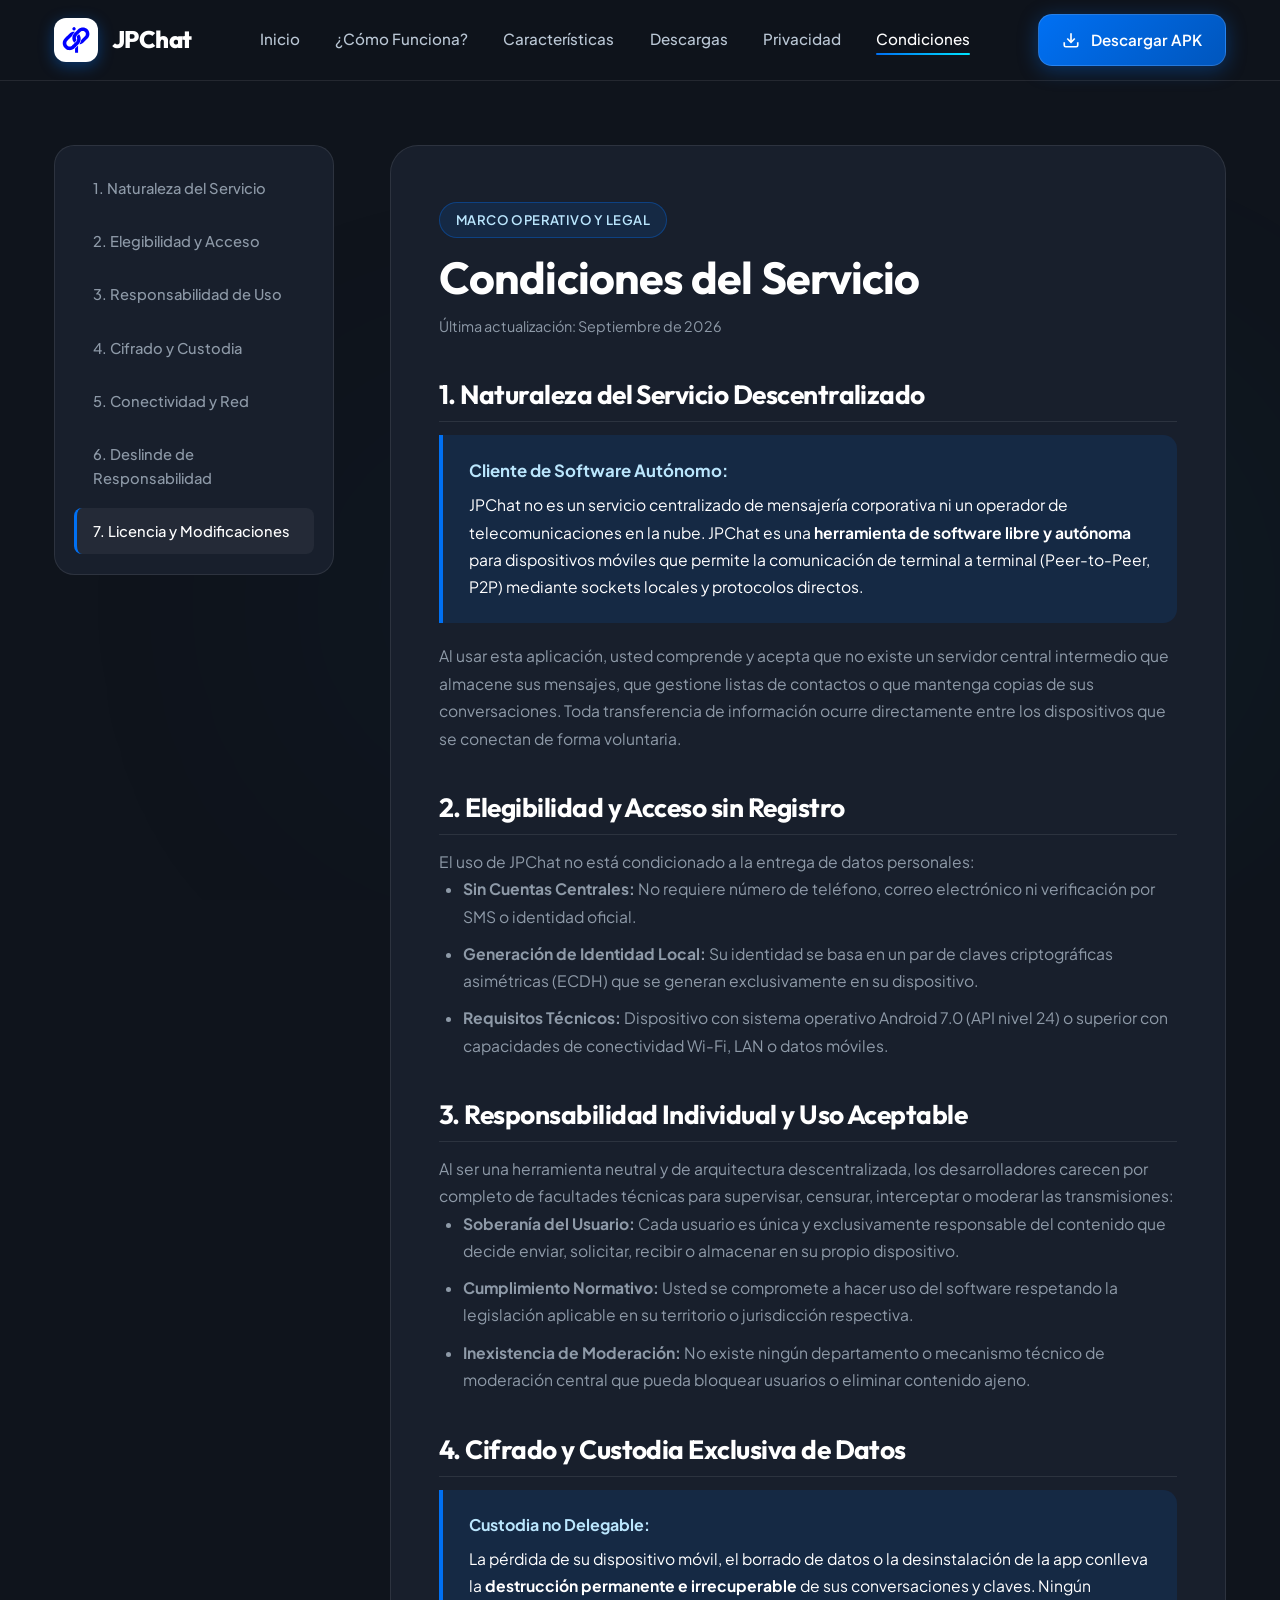
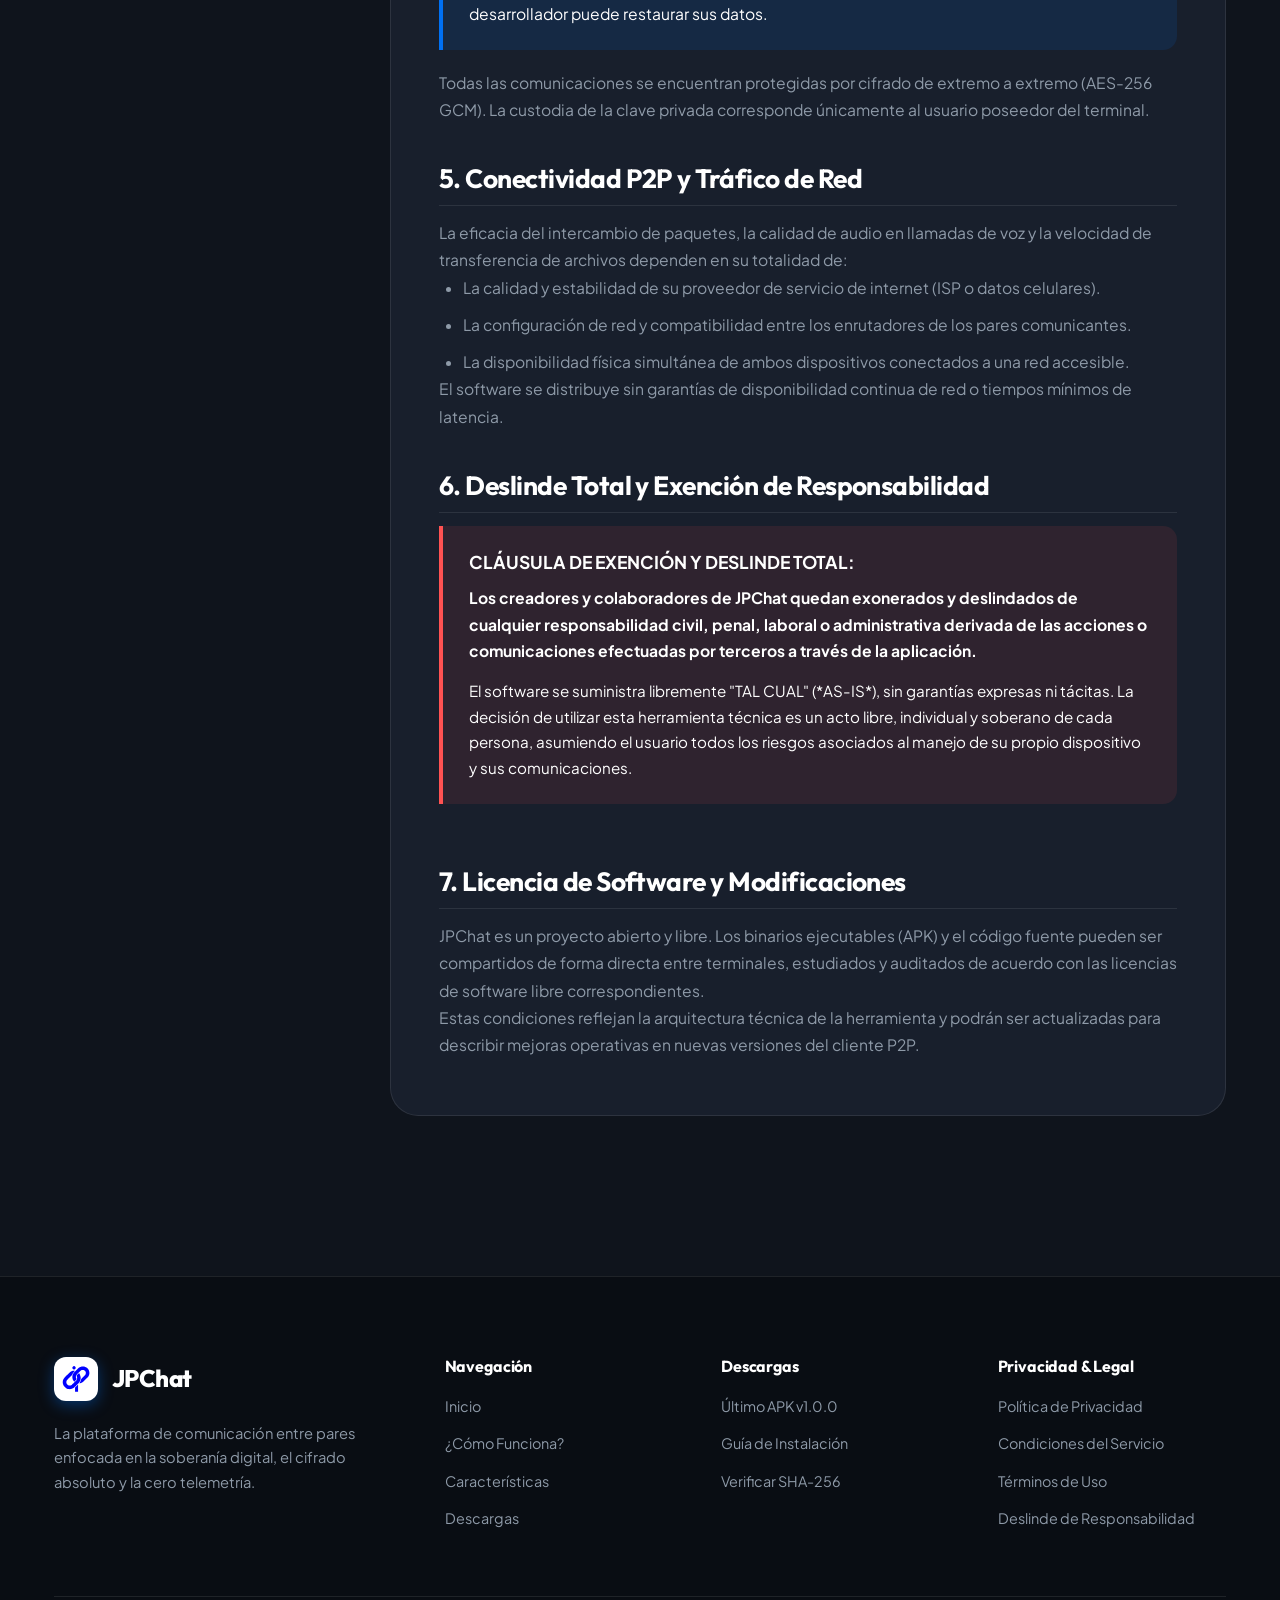
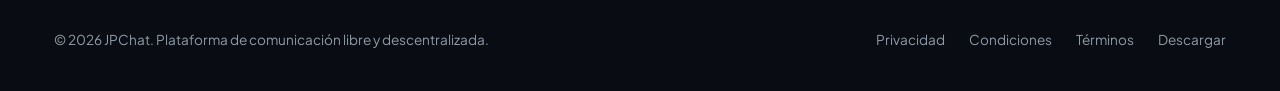
==== commit 2353811f: "Add files via upload" ====
--- a/condiciones.html
+++ b/condiciones.html
@@ -6,7 +6,7 @@
   <title>Condiciones del Servicio | JPChat Oficial</title>
   <meta name="description" content="Condiciones del Servicio de JPChat: Marco legal y operativo del cliente de mensajería peer-to-peer (P2P). Soberanía del usuario, exención de garantías y deslinde de responsabilidad.">
   <meta name="theme-color" content="#0F141C">
-  <link rel="stylesheet" href="styles.css?v=2.5">
+  <link rel="stylesheet" href="styles.css?v=3.0">
   <link rel="icon" type="image/svg+xml" href="logo.svg">
   <noscript>
     <style>
@@ -37,11 +37,11 @@
 
       <nav>
         <ul class="nav-menu">
-          <li><a href="index.html">Inicio</a></li>
-          <li><a href="index.html#como-funciona">¿Cómo Funciona?</a></li>
-          <li><a href="index.html#caracteristicas">Características</a></li>
-          <li><a href="descargas.html">Descargas</a></li>
-          <li><a href="privacidad.html">Privacidad</a></li>
+          <li><a href="index.html" class="nav-link">Inicio</a></li>
+          <li><a href="index.html#como-funciona" class="nav-link">¿Cómo Funciona?</a></li>
+          <li><a href="index.html#caracteristicas" class="nav-link">Características</a></li>
+          <li><a href="descargas.html" class="nav-link">Descargas</a></li>
+          <li><a href="privacidad.html" class="nav-link">Privacidad</a></li>
           <li><a href="condiciones.html" class="nav-link active">Condiciones</a></li>
         </ul>
       </nav>
@@ -243,6 +243,6 @@
     </div>
   </footer>
 
-  <script src="main.js?v=2.5"></script>
+  <script src="main.js?v=3.0"></script>
 </body>
 </html>
--- a/styles.css
+++ b/styles.css
@@ -1508,8 +1508,77 @@
 }
 
 /* ==========================================================================
-   Responsive Queries
+   Responsiveness & Mobile-First Helper Classes
    ========================================================================== */
+.responsibility-banner {
+  background: rgba(255, 255, 255, 0.03);
+  border: 1px solid var(--border-subtle);
+  border-radius: var(--radius-lg);
+  padding: 1.5rem 2rem;
+  display: flex;
+  align-items: center;
+  gap: 1.2rem;
+  font-size: 0.9rem;
+  color: var(--text-secondary);
+}
+
+.cta-banner-card {
+  background: linear-gradient(135deg, rgba(0, 112, 243, 0.22), rgba(0, 92, 138, 0.25));
+  border: 1px solid rgba(0, 112, 243, 0.4);
+  border-radius: var(--radius-xl);
+  padding: 4rem 2rem;
+  text-align: center;
+  display: flex;
+  flex-direction: column;
+  align-items: center;
+  gap: 1.5rem;
+  backdrop-filter: blur(20px);
+}
+
+.download-action-btn {
+  padding: 1.15rem 2.8rem;
+  font-size: 1.15rem;
+}
+
+.download-disclaimer {
+  background: rgba(255, 255, 255, 0.03);
+  border: 1px solid var(--border-subtle);
+  border-radius: var(--radius-md);
+  padding: 1.2rem 1.6rem;
+  text-align: left;
+  width: 100%;
+  font-size: 0.85rem;
+  color: var(--text-secondary);
+  line-height: 1.55;
+}
+
+.tab-stickers-grid {
+  display: grid;
+  grid-template-columns: repeat(4, 1fr);
+  gap: 1rem;
+  text-align: center;
+  font-size: 2.2rem;
+  background: rgba(0, 0, 0, 0.3);
+  padding: 1.5rem;
+  border-radius: 12px;
+}
+
+.mobile-scroll-hint {
+  display: none;
+  font-size: 0.78rem;
+  color: #00E5FF;
+  text-align: right;
+  margin-bottom: 0.6rem;
+  font-weight: 600;
+  letter-spacing: 0.02em;
+}
+
+/* ==========================================================================
+   Comprehensive Mobile & Tablet Responsive Engine
+   Addresses every component across all pages (Anti-Choricero Architecture)
+   ========================================================================== */
+
+/* Tablet & Medium Screens (<= 1024px) */
 @media (max-width: 1024px) {
   .hero-grid {
     grid-template-columns: 1fr;
@@ -1527,71 +1596,668 @@
   }
   .hero-highlights {
     width: 100%;
-  }
-  .p2p-flow-grid, .features-grid {
+    max-width: 600px;
+    margin: 1.5rem auto 0;
+  }
+  .p2p-flow-grid {
+    grid-template-columns: repeat(2, 1fr);
+  }
+  .features-grid {
     grid-template-columns: repeat(2, 1fr);
   }
   .tab-pane.active {
     grid-template-columns: 1fr;
+    gap: 2.5rem;
   }
   .install-steps-grid {
     grid-template-columns: repeat(2, 1fr);
   }
   .legal-layout {
     grid-template-columns: 1fr;
-  }
+    gap: 1.5rem;
+  }
+  /* On tablets, sticky horizontal pill navigation */
   .legal-sidebar {
+    display: flex;
+    flex-direction: row;
+    overflow-x: auto;
+    position: sticky;
+    top: 85px;
+    z-index: 40;
+    padding: 0.65rem 0.9rem;
+    gap: 0.6rem;
+    background: rgba(15, 20, 28, 0.96);
+    backdrop-filter: blur(18px);
+    -webkit-backdrop-filter: blur(18px);
+    border-radius: var(--radius-md);
+    border: 1px solid var(--border-subtle);
+    -webkit-overflow-scrolling: touch;
+    scrollbar-width: none;
+  }
+  .legal-sidebar::-webkit-scrollbar {
     display: none;
   }
-}
-
+  .legal-nav-link {
+    flex-shrink: 0;
+    white-space: nowrap;
+    padding: 0.45rem 0.9rem;
+    font-size: 0.85rem;
+    border-left: none;
+    border-radius: var(--radius-full);
+    background: rgba(255, 255, 255, 0.04);
+  }
+  .legal-nav-link.active, .legal-nav-link:hover {
+    background: var(--accent-primary);
+    color: #FFFFFF;
+    border-left-color: transparent;
+  }
+  .legal-content {
+    padding: 2.5rem 2rem;
+  }
+  .footer-grid {
+    grid-template-columns: repeat(2, 1fr);
+    gap: 2.5rem;
+  }
+}
+
+/* Phones & Small Tablets (<= 768px) */
 @media (max-width: 768px) {
+  /* Global spacing reductions to kill bloated gaps */
+  .section {
+    padding: 3rem 0;
+  }
+  .section-header {
+    margin-bottom: 2rem;
+    max-width: 100%;
+  }
+  .section-title {
+    font-size: clamp(1.75rem, 5.5vw, 2.25rem);
+    margin-bottom: 0.75rem;
+  }
+  .section-subtitle {
+    font-size: 0.95rem;
+    line-height: 1.58;
+  }
+  .container {
+    padding: 0 1.25rem;
+  }
+
+  /* Header & Navigation */
+  .header {
+    height: 70px;
+  }
+  .nav-container {
+    height: 70px;
+  }
+  .brand-name {
+    font-size: 1.32rem;
+  }
+  .logo-badge {
+    width: 38px;
+    height: 38px;
+  }
   .nav-menu {
     position: fixed;
-    top: 80px;
+    top: 70px;
     left: 0;
     right: 0;
+    max-height: calc(100vh - 70px);
+    overflow-y: auto;
     background: rgba(15, 20, 28, 0.98);
-    backdrop-filter: blur(20px);
+    backdrop-filter: blur(24px);
+    -webkit-backdrop-filter: blur(24px);
     flex-direction: column;
-    padding: 2rem 1.5rem;
-    gap: 1.5rem;
+    padding: 1.5rem 1.25rem 2rem;
+    gap: 0.4rem;
     border-bottom: 1px solid var(--border-subtle);
-    transform: translateY(-150%);
-    transition: transform var(--transition-smooth);
+    box-shadow: 0 20px 40px rgba(0, 0, 0, 0.85);
+    transform: translateY(-120%);
+    transition: transform 0.35s cubic-bezier(0.16, 1, 0.3, 1);
     z-index: 99;
   }
   .nav-menu.open {
     transform: translateY(0);
   }
+  .nav-link {
+    font-size: 1.05rem;
+    padding: 0.75rem 1rem;
+    border-radius: var(--radius-sm);
+    width: 100%;
+    display: block;
+  }
+  .nav-link:hover, .nav-link.active {
+    background: rgba(255, 255, 255, 0.05);
+  }
+  .nav-link::after {
+    display: none;
+  }
   .mobile-toggle {
-    display: block;
+    display: flex;
+    align-items: center;
+    justify-content: center;
+    font-size: 1.6rem;
+    width: 42px;
+    height: 42px;
+    border-radius: 8px;
+    background: rgba(255, 255, 255, 0.04);
   }
   .nav-actions .btn {
     display: none;
   }
-  .p2p-flow-grid, .features-grid, .install-steps-grid {
+
+  /* Hero Section */
+  .hero-section {
+    padding: 2.2rem 0 3rem 0;
+  }
+  .hero-grid {
+    gap: 2.2rem;
+  }
+  .hero-title {
+    font-size: clamp(1.85rem, 6.5vw, 2.45rem);
+    line-height: 1.16;
+  }
+  .hero-description {
+    font-size: 0.98rem;
+    line-height: 1.62;
+  }
+  .hero-actions {
+    gap: 0.75rem;
+    width: 100%;
+    justify-content: center;
+  }
+  .hero-highlights {
+    gap: 0.75rem;
+    padding-top: 1.25rem;
+    margin-top: 1.25rem;
+    grid-template-columns: repeat(3, 1fr);
+  }
+  .highlight-value {
+    font-size: 1.4rem;
+  }
+  .highlight-label {
+    font-size: 0.76rem;
+    line-height: 1.35;
+  }
+
+  /* Phone Mockup */
+  .phone-mockup-wrapper {
+    perspective: none;
+  }
+  .phone-frame {
+    width: 275px;
+    height: 550px;
+    border-width: 6px;
+    border-radius: 38px;
+    box-shadow: 0 16px 40px -10px rgba(0, 0, 0, 0.8), 0 0 0 1px rgba(255, 255, 255, 0.08);
+  }
+  .phone-frame:hover {
+    transform: none;
+  }
+  .phone-notch {
+    width: 80px;
+    height: 18px;
+    top: 10px;
+  }
+  .phone-screen {
+    padding-top: 32px;
+    font-size: 0.78rem;
+  }
+  .phone-status-bar {
+    padding: 0 0.9rem 0.4rem;
+    font-size: 0.68rem;
+  }
+  .phone-app-bar {
+    padding: 0.5rem 0.8rem;
+  }
+  .phone-chat-body {
+    padding: 0.75rem 0.65rem;
+    gap: 0.6rem;
+  }
+  .chat-bubble {
+    font-size: 0.74rem;
+    padding: 0.55rem 0.75rem;
+    max-width: 88%;
+  }
+  .sticker-wrapper {
+    width: 72px;
+    height: 72px;
+    font-size: 2.2rem;
+  }
+
+  /* P2P Flow Cards: Compact Horizontal Rows (Anti-Choricero) */
+  .p2p-flow-grid {
     grid-template-columns: 1fr;
+    gap: 0.9rem;
+  }
+  .p2p-step-card {
+    flex-direction: row;
+    align-items: flex-start;
+    gap: 1rem;
+    padding: 1.25rem 1.1rem;
+    border-radius: var(--radius-md);
+  }
+  .card-step-num {
+    width: 40px;
+    height: 40px;
+    font-size: 1.1rem;
+    flex-shrink: 0;
+    border-radius: 10px;
+  }
+  .p2p-step-content {
+    display: flex;
+    flex-direction: column;
+    gap: 0.35rem;
+    text-align: left;
+  }
+  .p2p-step-title {
+    font-size: 1.1rem;
+    line-height: 1.25;
+  }
+  .p2p-step-desc {
+    font-size: 0.88rem;
+    line-height: 1.55;
+  }
+
+  /* Comparison Table: Horizontal Smooth Touch Scrolling */
+  .mobile-scroll-hint {
+    display: block;
+  }
+  .comparison-container {
+    overflow-x: auto;
+    -webkit-overflow-scrolling: touch;
+    border-radius: var(--radius-lg);
+    box-shadow: 0 12px 30px rgba(0, 0, 0, 0.5);
+  }
+  .comparison-table {
+    min-width: 540px;
+    width: 100%;
+  }
+  .comparison-table th, .comparison-table td {
+    padding: 0.85rem 1rem;
+    font-size: 0.86rem;
+  }
+  .comparison-table th {
+    font-size: 0.92rem;
+  }
+
+  /* Features Grid: Compact Horizontal Rows (Anti-Choricero) */
+  .features-grid {
+    grid-template-columns: 1fr;
+    gap: 0.9rem;
+  }
+  .feature-box {
+    flex-direction: row;
+    align-items: flex-start;
+    gap: 1rem;
+    padding: 1.25rem 1.1rem;
+    border-radius: var(--radius-md);
+  }
+  .feature-icon-wrapper {
+    width: 44px;
+    height: 44px;
+    font-size: 1.25rem;
+    flex-shrink: 0;
+    border-radius: 12px;
+  }
+  .feature-content {
+    display: flex;
+    flex-direction: column;
+    gap: 0.35rem;
+    text-align: left;
+  }
+  .feature-title {
+    font-size: 1.1rem;
+    line-height: 1.25;
+  }
+  .feature-desc {
+    font-size: 0.88rem;
+    line-height: 1.55;
+  }
+
+  /* Interactive Tabs: Horizontal Swipeable Pill Bar */
+  .tabs-nav {
+    display: flex;
+    flex-wrap: nowrap;
+    overflow-x: auto;
+    justify-content: flex-start;
+    padding: 0.4rem 0.2rem 0.8rem;
+    gap: 0.55rem;
+    -webkit-overflow-scrolling: touch;
+    scrollbar-width: none;
+  }
+  .tabs-nav::-webkit-scrollbar {
+    display: none;
+  }
+  .tab-btn {
+    flex-shrink: 0;
+    white-space: nowrap;
+    font-size: 0.84rem;
+    padding: 0.5rem 1.05rem;
+  }
+  .tab-pane.active {
+    grid-template-columns: 1fr;
+    gap: 1.8rem;
+  }
+  .tab-visual-card {
+    padding: 1.25rem 1.1rem;
+    gap: 1rem;
+    border-radius: var(--radius-md);
+  }
+  .tab-bullets li {
+    font-size: 0.88rem;
+    line-height: 1.5;
+  }
+
+  /* FAQ Section */
+  .faq-question {
+    padding: 1.1rem 1.2rem;
+    font-size: 0.98rem;
+    gap: 0.8rem;
+  }
+  .faq-answer {
+    padding: 0 1.2rem;
+  }
+  .faq-item.active .faq-answer {
+    padding-bottom: 1.1rem;
+  }
+  .faq-answer p {
+    font-size: 0.88rem;
+    line-height: 1.6;
+  }
+
+  /* Download Page */
+  .download-hero {
+    padding: 2.5rem 0 2rem 0;
+  }
+  .download-card-main {
+    padding: 1.8rem 1.15rem;
+    gap: 1.3rem;
+    border-radius: var(--radius-lg);
+  }
+  .download-version-badge {
+    font-size: 0.85rem;
+    padding: 0.35rem 0.9rem;
   }
   .download-meta-grid {
     grid-template-columns: repeat(2, 1fr);
+    gap: 0.85rem;
+    padding: 1.1rem 0;
+  }
+  .download-meta-title {
+    font-size: 0.72rem;
+  }
+  .download-meta-val {
+    font-size: 0.98rem;
+  }
+  .hash-card {
+    flex-direction: column;
+    align-items: stretch;
+    gap: 0.75rem;
+    padding: 0.9rem 1rem;
+  }
+  .hash-code {
+    white-space: normal;
+    word-break: break-all;
+    overflow-wrap: anywhere;
+    font-size: 0.74rem;
+    line-height: 1.45;
+  }
+  .copy-hash-btn {
+    width: 100%;
+    text-align: center;
+    padding: 0.65rem 0.9rem;
+    border-radius: var(--radius-sm);
+  }
+  .download-action-btn {
+    padding: 0.95rem 1.4rem;
+    font-size: 1.05rem;
+    width: 100%;
+    max-width: 340px;
+  }
+  .download-disclaimer {
+    padding: 1rem 1.1rem;
+    font-size: 0.82rem;
+  }
+  .install-steps-grid {
+    grid-template-columns: 1fr;
+    gap: 0.9rem;
+    margin-top: 1.8rem;
+  }
+  .install-step-card {
+    flex-direction: row;
+    align-items: flex-start;
     gap: 1rem;
+    padding: 1.15rem 1rem;
+    border-radius: var(--radius-md);
+  }
+  .step-indicator {
+    width: 34px;
+    height: 34px;
+    font-size: 1rem;
+    flex-shrink: 0;
+    border-radius: 10px;
+  }
+  .step-content {
+    display: flex;
+    flex-direction: column;
+    gap: 0.25rem;
+    text-align: left;
+  }
+  .step-title {
+    font-size: 1.05rem;
+    line-height: 1.3;
+  }
+  .step-desc {
+    font-size: 0.86rem;
+    line-height: 1.52;
+  }
+
+  /* Legal Pages (Condiciones, Privacidad, Términos) */
+  .legal-layout {
+    padding: 1.2rem 0 3rem 0;
+    gap: 1.2rem;
+  }
+  .legal-sidebar {
+    position: sticky;
+    top: 70px;
+    z-index: 40;
+    padding: 0.55rem 0.75rem;
+    gap: 0.5rem;
+  }
+  .legal-nav-link {
+    font-size: 0.82rem;
+    padding: 0.4rem 0.8rem;
+  }
+  .legal-content {
+    padding: 1.6rem 1.15rem;
+    gap: 1.6rem;
+    border-radius: var(--radius-lg);
+  }
+  .legal-content section {
+    scroll-margin-top: 130px;
+  }
+  .legal-content h2 {
+    font-size: 1.32rem;
+    line-height: 1.3;
+    margin-bottom: 0.6rem;
+  }
+  .legal-content h3 {
+    font-size: 1.1rem;
+    margin-top: 0.4rem;
+  }
+  .legal-content p, .legal-content li {
+    font-size: 0.92rem;
+    line-height: 1.65;
+  }
+  .legal-content ul {
+    padding-left: 1.2rem;
+    gap: 0.5rem;
+  }
+  .legal-alert {
+    padding: 1rem 1.1rem;
+    font-size: 0.9rem;
+  }
+
+  /* Responsibility Notice & Bottom CTA Card */
+  .responsibility-banner {
+    flex-direction: column;
+    align-items: flex-start;
+    padding: 1.2rem 1.1rem;
+    gap: 0.85rem;
+    font-size: 0.85rem;
+  }
+  .cta-banner-card {
+    padding: 2.5rem 1.2rem;
+    gap: 1.2rem;
+    border-radius: var(--radius-lg);
+  }
+  .cta-banner-card h2 {
+    font-size: 1.65rem !important;
+  }
+  .cta-banner-card p {
+    font-size: 0.92rem !important;
+  }
+  .cta-banner-card .btn {
+    width: 100%;
+    max-width: 320px;
+  }
+
+  /* Footer */
+  .footer {
+    padding: 3rem 0 2rem 0;
+    margin-top: 2.5rem;
   }
   .footer-grid {
     grid-template-columns: 1fr;
     gap: 2rem;
+    margin-bottom: 2.5rem;
+  }
+  .footer-bottom {
+    flex-direction: column;
+    text-align: center;
+    gap: 1rem;
+    padding-top: 1.5rem;
+  }
+  .footer-bottom > div:last-child {
+    justify-content: center;
+    flex-wrap: wrap;
+    gap: 1rem;
+  }
+
+  /* Toast & Notification */
+  .toast-notification {
+    left: 16px;
+    right: 16px;
+    bottom: 20px;
+    font-size: 0.85rem;
+    padding: 0.75rem 1rem;
+    justify-content: center;
+    text-align: center;
+  }
+
+  /* Mobile Touch Optimized Animations (Zero horizontal jitter or overflow) */
+  .reveal {
+    transform: translateY(20px);
+  }
+  .reveal-scale {
+    transform: scale(0.96) translateY(16px);
+  }
+  .reveal-left, .reveal-right {
+    transform: translateY(16px);
+  }
+  .reveal.visible {
+    animation: revealUpMobile 0.75s cubic-bezier(0.16, 1, 0.3, 1) forwards;
+  }
+  .reveal-scale.visible {
+    animation: revealScaleMobile 0.75s cubic-bezier(0.16, 1, 0.3, 1) forwards;
+  }
+  .reveal-left.visible, .reveal-right.visible {
+    animation: revealUpMobile 0.75s cubic-bezier(0.16, 1, 0.3, 1) forwards;
+  }
+}
+
+@keyframes revealUpMobile {
+  0% {
+    opacity: 0;
+    transform: translateY(20px);
+  }
+  100% {
+    opacity: 1;
+    transform: translateY(0);
+  }
+}
+
+@keyframes revealScaleMobile {
+  0% {
+    opacity: 0;
+    transform: scale(0.96) translateY(16px);
+  }
+  100% {
+    opacity: 1;
+    transform: scale(1) translateY(0);
+  }
+}
+
+/* Small Phones (<= 480px) */
+@media (max-width: 480px) {
+  .container {
+    padding: 0 0.95rem;
+  }
+  .section {
+    padding: 2.4rem 0;
+  }
+  .hero-section {
+    padding: 1.8rem 0 2.4rem 0;
+  }
+  .hero-title {
+    font-size: 1.8rem;
+  }
+  .hero-actions {
+    flex-direction: column;
+    width: 100%;
+  }
+  .hero-actions .btn {
+    width: 100%;
+  }
+  .hero-highlights {
+    gap: 0.5rem;
+  }
+  .highlight-value {
+    font-size: 1.22rem;
+  }
+  .highlight-label {
+    font-size: 0.72rem;
   }
   .phone-frame {
-    width: 290px;
-    height: 600px;
-  }
-  .hash-card {
-    flex-direction: column;
-    align-items: flex-start;
-  }
-  .copy-hash-btn {
-    width: 100%;
-    text-align: center;
+    width: 245px;
+    height: 490px;
+    border-width: 5px;
+    border-radius: 32px;
+  }
+  .p2p-step-card, .feature-box, .install-step-card {
+    padding: 1.1rem 0.9rem;
+    gap: 0.85rem;
+  }
+  .legal-content {
+    padding: 1.25rem 0.9rem;
+    gap: 1.35rem;
+  }
+  .legal-content h2 {
+    font-size: 1.22rem;
+  }
+  .download-card-main {
+    padding: 1.4rem 0.95rem;
+  }
+  .download-meta-grid {
+    gap: 0.7rem;
+  }
+  .tab-stickers-grid {
+    gap: 0.5rem;
+    font-size: 1.7rem;
+    padding: 1rem;
+  }
+  .cta-banner-card {
+    padding: 2rem 0.95rem;
   }
 }
 
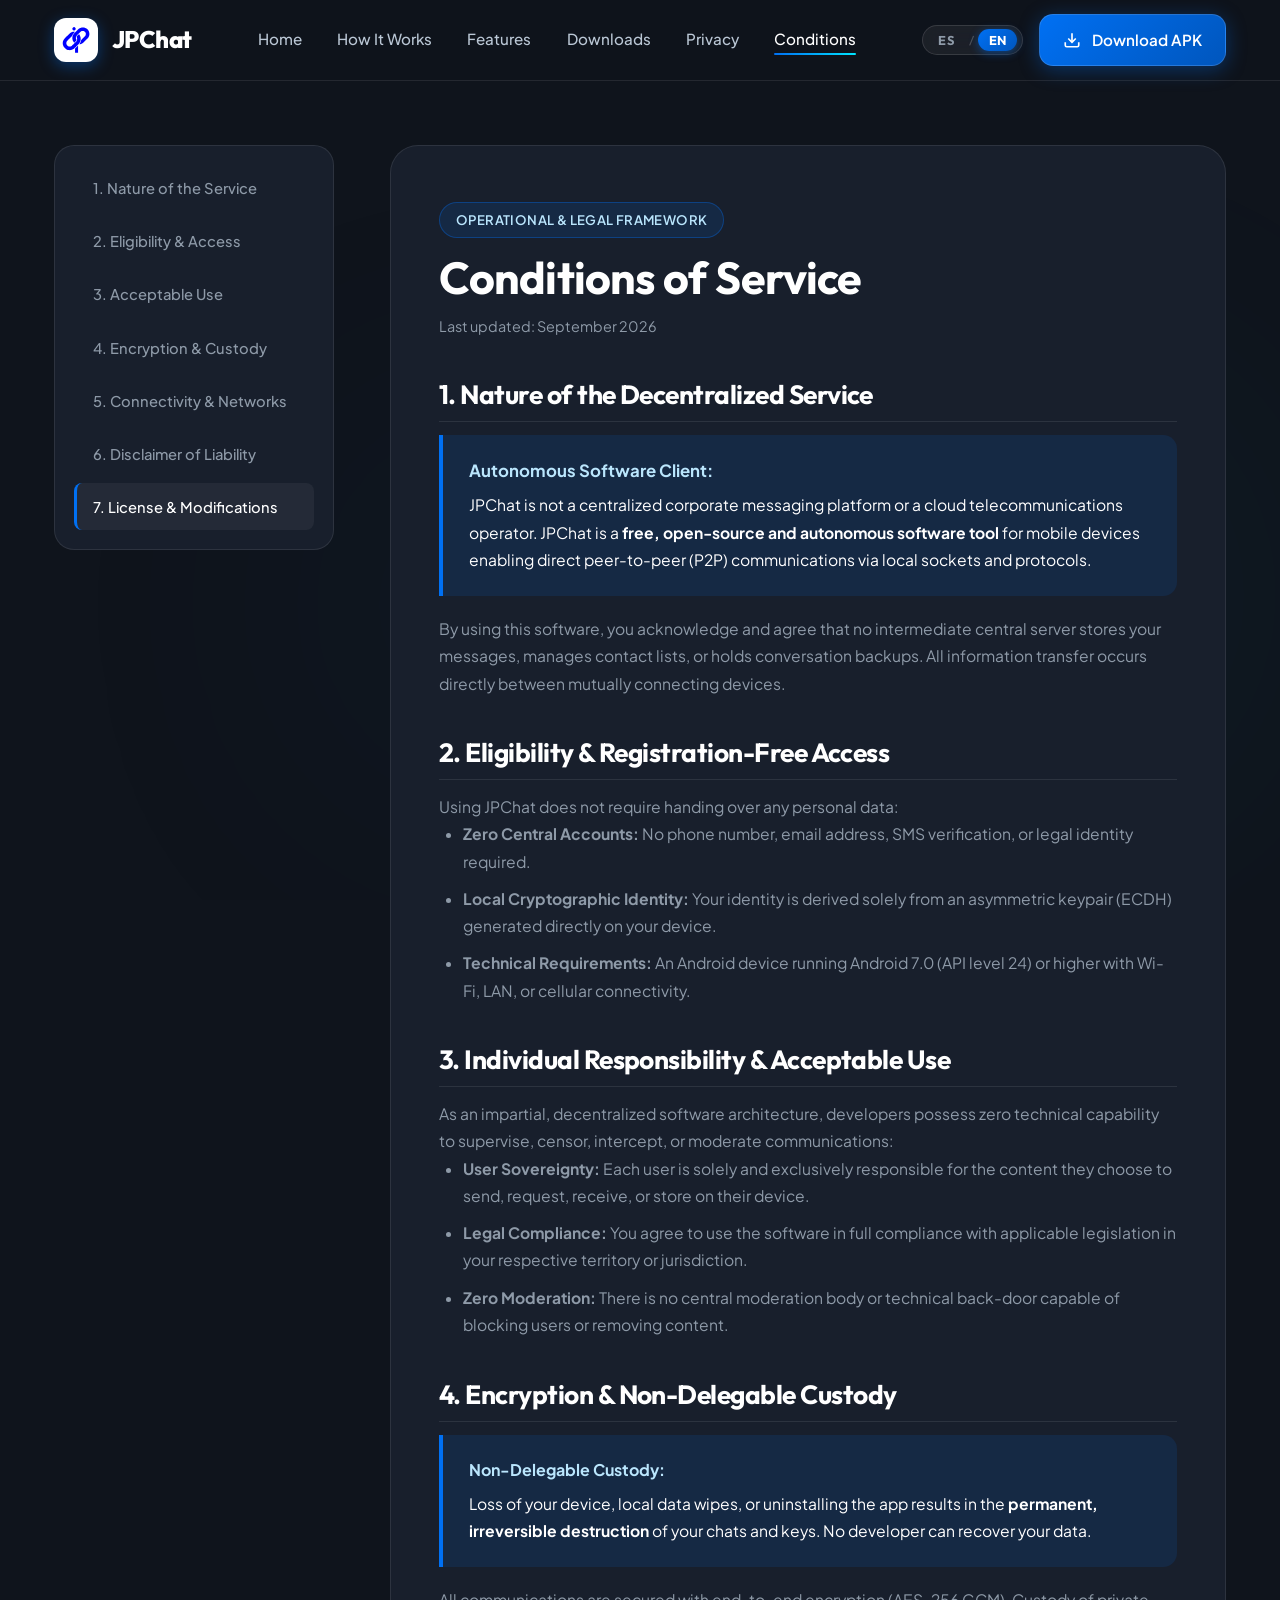
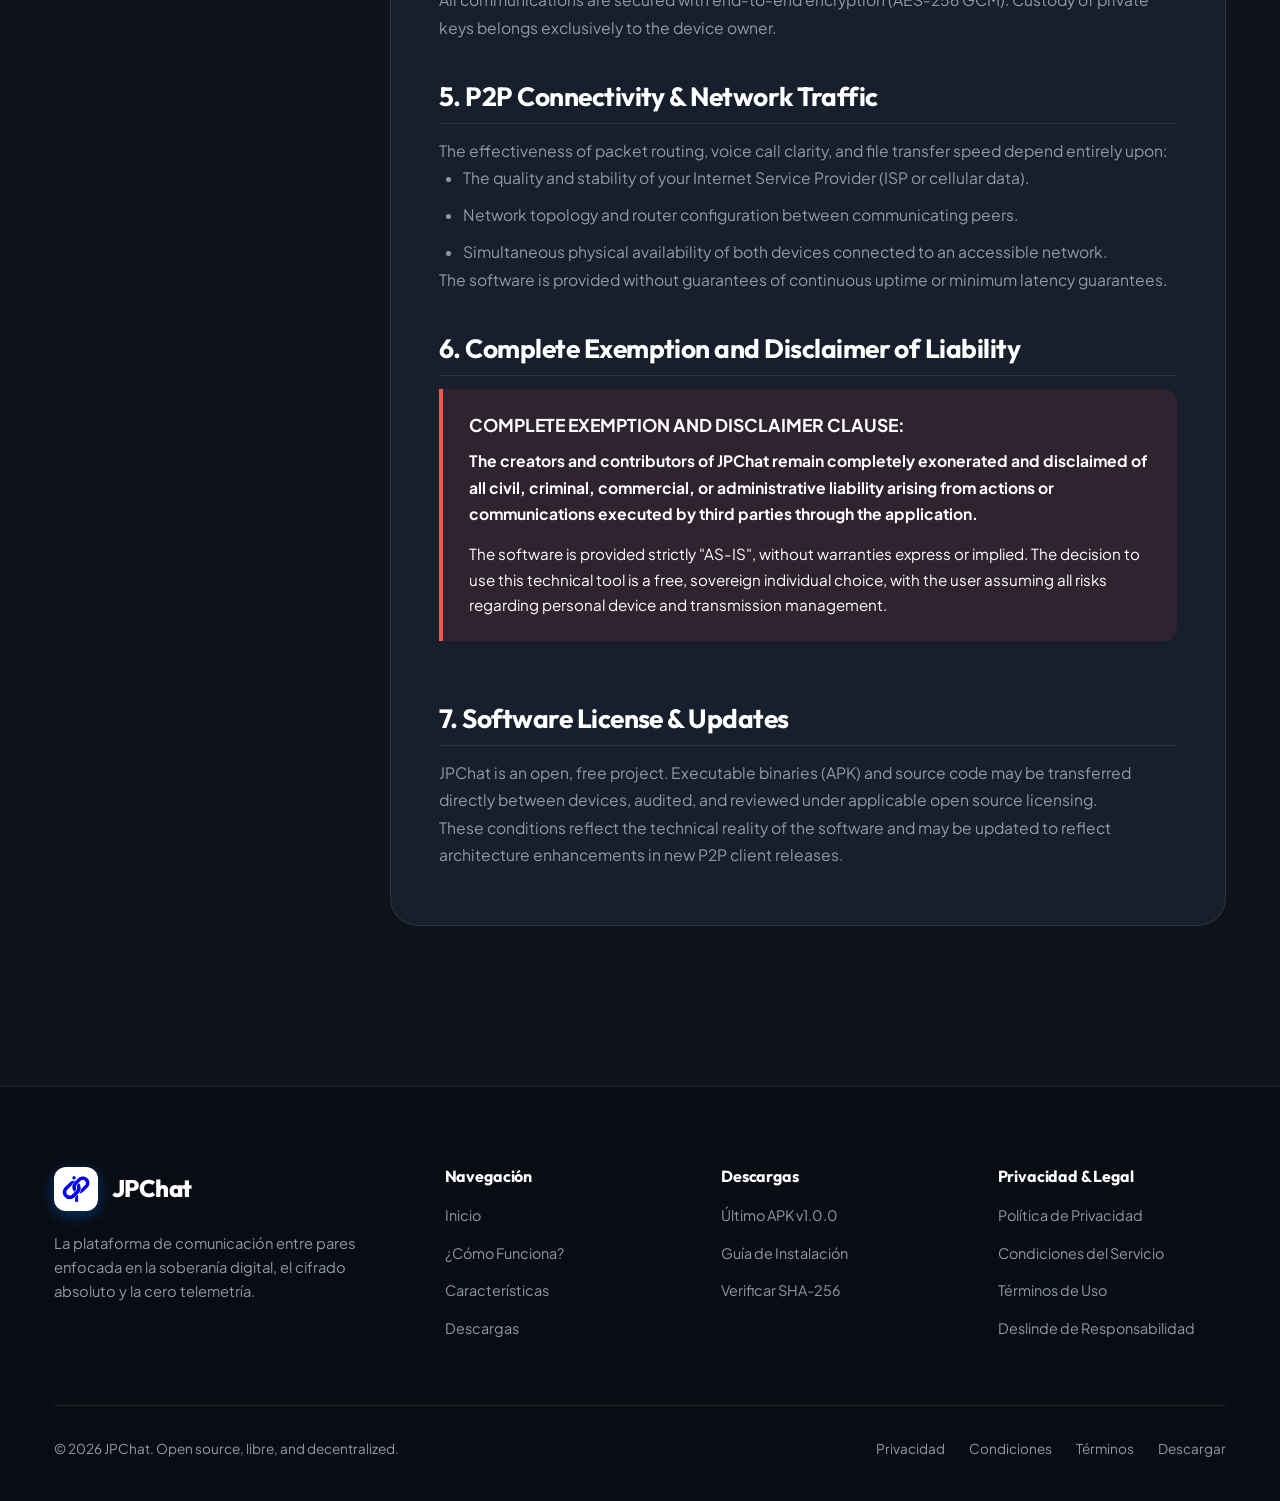
==== commit 93949aaf: "Add files via upload" ====
--- a/condiciones.html
+++ b/condiciones.html
@@ -6,7 +6,7 @@
   <title>Condiciones del Servicio | JPChat Oficial</title>
   <meta name="description" content="Condiciones del Servicio de JPChat: Marco legal y operativo del cliente de mensajería peer-to-peer (P2P). Soberanía del usuario, exención de garantías y deslinde de responsabilidad.">
   <meta name="theme-color" content="#0F141C">
-  <link rel="stylesheet" href="styles.css?v=3.0">
+  <link rel="stylesheet" href="styles.css?v=3.1">
   <link rel="icon" type="image/svg+xml" href="logo.svg">
   <noscript>
     <style>
@@ -37,23 +37,35 @@
 
       <nav>
         <ul class="nav-menu">
-          <li><a href="index.html" class="nav-link">Inicio</a></li>
-          <li><a href="index.html#como-funciona" class="nav-link">¿Cómo Funciona?</a></li>
-          <li><a href="index.html#caracteristicas" class="nav-link">Características</a></li>
-          <li><a href="descargas.html" class="nav-link">Descargas</a></li>
-          <li><a href="privacidad.html" class="nav-link">Privacidad</a></li>
-          <li><a href="condiciones.html" class="nav-link active">Condiciones</a></li>
+          <li><a href="index.html" class="nav-link" data-i18n="nav.home">Inicio</a></li>
+          <li><a href="index.html#como-funciona" class="nav-link" data-i18n="nav.how_it_works">¿Cómo Funciona?</a></li>
+          <li><a href="index.html#caracteristicas" class="nav-link" data-i18n="nav.features">Características</a></li>
+          <li><a href="descargas.html" class="nav-link" data-i18n="nav.downloads">Descargas</a></li>
+          <li><a href="privacidad.html" class="nav-link" data-i18n="nav.privacy">Privacidad</a></li>
+          <li><a href="condiciones.html" class="nav-link active" data-i18n="nav.conditions">Condiciones</a></li>
+          <li class="mobile-lang-item">
+            <div class="lang-switcher" role="group" aria-label="Idioma">
+              <button type="button" class="lang-btn active" data-lang="es">ES</button>
+              <span class="lang-divider">/</span>
+              <button type="button" class="lang-btn" data-lang="en">EN</button>
+            </div>
+          </li>
         </ul>
       </nav>
 
       <div class="nav-actions">
+        <div class="lang-switcher" role="group" aria-label="Selector de idioma">
+          <button type="button" class="lang-btn active" data-lang="es">ES</button>
+          <span class="lang-divider">/</span>
+          <button type="button" class="lang-btn" data-lang="en">EN</button>
+        </div>
         <a href="descargas.html" class="btn btn-primary">
           <svg width="18" height="18" viewBox="0 0 24 24" fill="none" stroke="#FFFFFF" stroke-width="2.2">
             <path d="M21 15v4a2 2 0 0 1-2 2H5a2 2 0 0 1-2-2v-4"></path>
             <polyline points="7 10 12 15 17 10"></polyline>
             <line x1="12" y1="15" x2="12" y2="3"></line>
           </svg>
-          <span>Descargar APK</span>
+          <span data-i18n="nav.download_apk">Descargar APK</span>
         </a>
         <button class="mobile-toggle" aria-label="Abrir Menú" aria-expanded="false">&#9776;</button>
       </div>
@@ -66,104 +78,96 @@
       
       <!-- Sticky Sidebar Navigation -->
       <aside class="legal-sidebar reveal-left">
-        <a href="#naturaleza-servicio" class="legal-nav-link active">1. Naturaleza del Servicio</a>
-        <a href="#elegibilidad" class="legal-nav-link">2. Elegibilidad y Acceso</a>
-        <a href="#uso-aceptable" class="legal-nav-link">3. Responsabilidad de Uso</a>
-        <a href="#cifrado-soberania" class="legal-nav-link">4. Cifrado y Custodia</a>
-        <a href="#conectividad" class="legal-nav-link">5. Conectividad y Red</a>
-        <a href="#deslinde-legal" class="legal-nav-link">6. Deslinde de Responsabilidad</a>
-        <a href="#licencia-software" class="legal-nav-link">7. Licencia y Modificaciones</a>
+        <a href="#naturaleza-servicio" class="legal-nav-link active" data-i18n="cond.side1">1. Naturaleza del Servicio</a>
+        <a href="#elegibilidad" class="legal-nav-link" data-i18n="cond.side2">2. Elegibilidad y Acceso</a>
+        <a href="#uso-aceptable" class="legal-nav-link" data-i18n="cond.side3">3. Responsabilidad de Uso</a>
+        <a href="#cifrado-soberania" class="legal-nav-link" data-i18n="cond.side4">4. Cifrado y Custodia</a>
+        <a href="#conectividad" class="legal-nav-link" data-i18n="cond.side5">5. Conectividad y Red</a>
+        <a href="#deslinde-legal" class="legal-nav-link" data-i18n="cond.side6">6. Deslinde de Responsabilidad</a>
+        <a href="#licencia-software" class="legal-nav-link" data-i18n="cond.side7">7. Licencia y Modificaciones</a>
       </aside>
 
       <!-- Main Legal Document -->
       <article class="legal-content">
         <div class="reveal">
-          <span class="badge-tag" style="margin-bottom: 0.8rem;">Marco Operativo y Legal</span>
-          <h1 style="font-size: clamp(2.2rem, 3.5vw, 2.8rem); margin-bottom: 0.5rem; color: #FFFFFF;">Condiciones del Servicio</h1>
-          <p style="color: var(--text-secondary); font-size: 0.9rem;">Última actualización: Septiembre de 2026</p>
+          <span class="badge-tag" style="margin-bottom: 0.8rem;" data-i18n="legal.badge_framework">Marco Operativo y Legal</span>
+          <h1 style="font-size: clamp(2.2rem, 3.5vw, 2.8rem); margin-bottom: 0.5rem; color: #FFFFFF;" data-i18n="cond.title">Condiciones del Servicio</h1>
+          <p style="color: var(--text-secondary); font-size: 0.9rem;" data-i18n="legal.last_updated">Última actualización: Septiembre de 2026</p>
         </div>
 
         <!-- Section 1: Naturaleza del Servicio -->
         <section id="naturaleza-servicio" class="reveal">
-          <h2>1. Naturaleza del Servicio Descentralizado</h2>
+          <h2 data-i18n="cond.s1_title">1. Naturaleza del Servicio Descentralizado</h2>
           <div class="legal-alert" style="margin-bottom: 1.2rem;">
-            <strong style="color: #BAE6FD; font-size: 1.05rem;">Cliente de Software Autónomo:</strong>
-            <p style="margin-top: 0.4rem; color: #FFFFFF;">
+            <strong style="color: #BAE6FD; font-size: 1.05rem;" data-i18n="cond.s1_alert_title">Cliente de Software Autónomo:</strong>
+            <p style="margin-top: 0.4rem; color: #FFFFFF;" data-i18n="cond.s1_alert_p">
               JPChat no es un servicio centralizado de mensajería corporativa ni un operador de telecomunicaciones en la nube. JPChat es una <strong>herramienta de software libre y autónoma</strong> para dispositivos móviles que permite la comunicación de terminal a terminal (Peer-to-Peer, P2P) mediante sockets locales y protocolos directos.
             </p>
           </div>
-          <p>
+          <p data-i18n="cond.s1_p">
             Al usar esta aplicación, usted comprende y acepta que no existe un servidor central intermedio que almacene sus mensajes, que gestione listas de contactos o que mantenga copias de sus conversaciones. Toda transferencia de información ocurre directamente entre los dispositivos que se conectan de forma voluntaria.
           </p>
         </section>
 
         <!-- Section 2: Elegibilidad y Acceso -->
         <section id="elegibilidad" class="reveal">
-          <h2>2. Elegibilidad y Acceso sin Registro</h2>
-          <p>
-            El uso de JPChat no está condicionado a la entrega de datos personales:
-          </p>
+          <h2 data-i18n="cond.s2_title">2. Elegibilidad y Acceso sin Registro</h2>
+          <p data-i18n="cond.s2_p">El uso de JPChat no está condicionado a la entrega de datos personales:</p>
           <ul>
-            <li><strong>Sin Cuentas Centrales:</strong> No requiere número de teléfono, correo electrónico ni verificación por SMS o identidad oficial.</li>
-            <li><strong>Generación de Identidad Local:</strong> Su identidad se basa en un par de claves criptográficas asimétricas (ECDH) que se generan exclusivamente en su dispositivo.</li>
-            <li><strong>Requisitos Técnicos:</strong> Dispositivo con sistema operativo Android 7.0 (API nivel 24) o superior con capacidades de conectividad Wi-Fi, LAN o datos móviles.</li>
+            <li data-i18n="cond.s2_li1"><strong>Sin Cuentas Centrales:</strong> No requiere número de teléfono, correo electrónico ni verificación por SMS o identidad oficial.</li>
+            <li data-i18n="cond.s2_li2"><strong>Generación de Identidad Local:</strong> Su identidad se basa en un par de claves criptográficas asimétricas (ECDH) que se generan exclusivamente en su dispositivo.</li>
+            <li data-i18n="cond.s2_li3"><strong>Requisitos Técnicos:</strong> Dispositivo con sistema operativo Android 7.0 (API nivel 24) o superior con capacidades de conectividad Wi-Fi, LAN o datos móviles.</li>
           </ul>
         </section>
 
         <!-- Section 3: Responsabilidad de Uso -->
         <section id="uso-aceptable" class="reveal">
-          <h2>3. Responsabilidad Individual y Uso Aceptable</h2>
-          <p>
-            Al ser una herramienta neutral y de arquitectura descentralizada, los desarrolladores carecen por completo de facultades técnicas para supervisar, censurar, interceptar o moderar las transmisiones:
-          </p>
+          <h2 data-i18n="cond.s3_title">3. Responsabilidad Individual y Uso Aceptable</h2>
+          <p data-i18n="cond.s3_p">Al ser una herramienta neutral y de arquitectura descentralizada, los desarrolladores carecen por completo de facultades técnicas para supervisar, censurar, interceptar o moderar las transmisiones:</p>
           <ul>
-            <li><strong>Soberanía del Usuario:</strong> Cada usuario es única y exclusivamente responsable del contenido que decide enviar, solicitar, recibir o almacenar en su propio dispositivo.</li>
-            <li><strong>Cumplimiento Normativo:</strong> Usted se compromete a hacer uso del software respetando la legislación aplicable en su territorio o jurisdicción respectiva.</li>
-            <li><strong>Inexistencia de Moderación:</strong> No existe ningún departamento o mecanismo técnico de moderación central que pueda bloquear usuarios o eliminar contenido ajeno.</li>
+            <li data-i18n="cond.s3_li1"><strong>Soberanía del Usuario:</strong> Cada usuario es única y exclusivamente responsable del contenido que decide enviar, solicitar, recibir o almacenar en su propio dispositivo.</li>
+            <li data-i18n="cond.s3_li2"><strong>Cumplimiento Normativo:</strong> Usted se compromete a hacer uso del software respetando la legislación aplicable en su territorio o jurisdicción respectiva.</li>
+            <li data-i18n="cond.s3_li3"><strong>Inexistencia de Moderación:</strong> No existe ningún departamento o mecanismo técnico de moderación central que pueda bloquear usuarios o eliminar contenido ajeno.</li>
           </ul>
         </section>
 
         <!-- Section 4: Cifrado y Custodia -->
         <section id="cifrado-soberania" class="reveal">
-          <h2>4. Cifrado y Custodia Exclusiva de Datos</h2>
+          <h2 data-i18n="cond.s4_title">4. Cifrado y Custodia Exclusiva de Datos</h2>
           <div class="legal-alert" style="margin-bottom: 1.2rem;">
-            <strong style="color: #BAE6FD;">Custodia no Delegable:</strong>
-            <p style="margin-top: 0.4rem; color: #FFFFFF;">
+            <strong style="color: #BAE6FD;" data-i18n="cond.s4_alert_title">Custodia no Delegable:</strong>
+            <p style="margin-top: 0.4rem; color: #FFFFFF;" data-i18n="cond.s4_alert_p">
               La pérdida de su dispositivo móvil, el borrado de datos o la desinstalación de la app conlleva la <strong>destrucción permanente e irrecuperable</strong> de sus conversaciones y claves. Ningún desarrollador puede restaurar sus datos.
             </p>
           </div>
-          <p>
+          <p data-i18n="cond.s4_p">
             Todas las comunicaciones se encuentran protegidas por cifrado de extremo a extremo (AES-256 GCM). La custodia de la clave privada corresponde únicamente al usuario poseedor del terminal.
           </p>
         </section>
 
         <!-- Section 5: Conectividad y Red -->
         <section id="conectividad" class="reveal">
-          <h2>5. Conectividad P2P y Tráfico de Red</h2>
-          <p>
-            La eficacia del intercambio de paquetes, la calidad de audio en llamadas de voz y la velocidad de transferencia de archivos dependen en su totalidad de:
-          </p>
+          <h2 data-i18n="cond.s5_title">5. Conectividad P2P y Tráfico de Red</h2>
+          <p data-i18n="cond.s5_p">La eficacia del intercambio de paquetes, la calidad de audio en llamadas de voz y la velocidad de transferencia de archivos dependen en su totalidad de:</p>
           <ul>
-            <li>La calidad y estabilidad de su proveedor de servicio de internet (ISP o datos celulares).</li>
-            <li>La configuración de red y compatibilidad entre los enrutadores de los pares comunicantes.</li>
-            <li>La disponibilidad física simultánea de ambos dispositivos conectados a una red accesible.</li>
-          </ul>
-          <p>
-            El software se distribuye sin garantías de disponibilidad continua de red o tiempos mínimos de latencia.
-          </p>
+            <li data-i18n="cond.s5_li1">La calidad y estabilidad de su proveedor de servicio de internet (ISP o datos celulares).</li>
+            <li data-i18n="cond.s5_li2">La configuración de red y compatibilidad entre los enrutadores de los pares comunicantes.</li>
+            <li data-i18n="cond.s5_li3">La disponibilidad física simultánea de ambos dispositivos conectados a una red accesible.</li>
+          </ul>
+          <p data-i18n="cond.s5_p2">El software se distribuye sin garantías de disponibilidad continua de red o tiempos mínimos de latencia.</p>
         </section>
 
         <!-- Section 6: Deslinde de Responsabilidad -->
         <section id="deslinde-legal" class="reveal">
-          <h2>6. Deslinde Total y Exención de Responsabilidad</h2>
+          <h2 data-i18n="cond.s6_title">6. Deslinde Total y Exención de Responsabilidad</h2>
           <div class="legal-alert warning" style="margin-bottom: 1.4rem;">
-            <strong style="color: #FFFFFF; font-size: 1.1rem; display: block; margin-bottom: 0.5rem;">
+            <strong style="color: #FFFFFF; font-size: 1.1rem; display: block; margin-bottom: 0.5rem;" data-i18n="cond.s6_alert_title">
               CLÁUSULA DE EXENCIÓN Y DESLINDE TOTAL:
             </strong>
-            <p style="color: #FFFFFF; font-size: 0.98rem; line-height: 1.7;">
+            <p style="color: #FFFFFF; font-size: 0.98rem; line-height: 1.7;" data-i18n="cond.s6_alert_p1">
               <strong>Los creadores y colaboradores de JPChat quedan exonerados y deslindados de cualquier responsabilidad civil, penal, laboral o administrativa derivada de las acciones o comunicaciones efectuadas por terceros a través de la aplicación.</strong>
             </p>
-            <p style="color: #FFFFFF; font-size: 0.95rem; margin-top: 0.8rem; line-height: 1.7;">
+            <p style="color: #FFFFFF; font-size: 0.95rem; margin-top: 0.8rem; line-height: 1.7;" data-i18n="cond.s6_alert_p2">
               El software se suministra libremente "TAL CUAL" (*AS-IS*), sin garantías expresas ni tácitas. La decisión de utilizar esta herramienta técnica es un acto libre, individual y soberano de cada persona, asumiendo el usuario todos los riesgos asociados al manejo de su propio dispositivo y sus comunicaciones.
             </p>
           </div>
@@ -171,11 +175,11 @@
 
         <!-- Section 7: Licencia y Modificaciones -->
         <section id="licencia-software" class="reveal">
-          <h2>7. Licencia de Software y Modificaciones</h2>
-          <p>
+          <h2 data-i18n="cond.s7_title">7. Licencia de Software y Modificaciones</h2>
+          <p data-i18n="cond.s7_p1">
             JPChat es un proyecto abierto y libre. Los binarios ejecutables (APK) y el código fuente pueden ser compartidos de forma directa entre terminales, estudiados y auditados de acuerdo con las licencias de software libre correspondientes.
           </p>
-          <p>
+          <p data-i18n="cond.s7_p2">
             Estas condiciones reflejan la arquitectura técnica de la herramienta y podrán ser actualizadas para describir mejoras operativas en nuevas versiones del cliente P2P.
           </p>
         </section>
@@ -232,7 +236,7 @@
       </div>
 
       <div class="footer-bottom">
-        <div>© 2026 JPChat. Plataforma de comunicación libre y descentralizada.</div>
+        <div data-i18n="footer.copyright">© 2026 JPChat. Plataforma de comunicación libre y descentralizada.</div>
         <div style="display: flex; gap: 1.5rem;">
           <a href="privacidad.html">Privacidad</a>
           <a href="condiciones.html">Condiciones</a>
@@ -243,6 +247,7 @@
     </div>
   </footer>
 
+  <script src="translations.js?v=1.0"></script>
   <script src="main.js?v=3.0"></script>
 </body>
 </html>
--- a/styles.css
+++ b/styles.css
@@ -290,6 +290,66 @@
   gap: 1rem;
 }
 
+/* Bilingual Language Switcher [ ES | EN ] */
+.lang-switcher {
+  display: inline-flex;
+  align-items: center;
+  background: rgba(255, 255, 255, 0.06);
+  border: 1px solid rgba(255, 255, 255, 0.12);
+  border-radius: var(--radius-full);
+  padding: 3px 5px;
+  gap: 3px;
+  backdrop-filter: blur(12px);
+  -webkit-backdrop-filter: blur(12px);
+  transition: all var(--transition-fast);
+  user-select: none;
+}
+
+.lang-switcher:hover {
+  border-color: rgba(0, 112, 243, 0.45);
+  background: rgba(255, 255, 255, 0.09);
+}
+
+.lang-btn {
+  background: transparent;
+  border: none;
+  color: #8E9AA8;
+  font-family: var(--font-heading);
+  font-size: 0.8rem;
+  font-weight: 700;
+  letter-spacing: 0.05em;
+  padding: 0.28rem 0.65rem;
+  border-radius: var(--radius-full);
+  cursor: pointer;
+  transition: all var(--transition-fast);
+  line-height: 1;
+  display: inline-flex;
+  align-items: center;
+  justify-content: center;
+}
+
+.lang-btn:hover {
+  color: #FFFFFF;
+}
+
+.lang-btn.active {
+  background: linear-gradient(135deg, #0070F3 0%, #0056BD 100%);
+  color: #FFFFFF;
+  box-shadow: 0 2px 10px rgba(0, 112, 243, 0.45);
+}
+
+.lang-divider {
+  color: rgba(255, 255, 255, 0.22);
+  font-size: 0.72rem;
+  font-weight: 500;
+  user-select: none;
+  padding: 0 1px;
+}
+
+.mobile-lang-item {
+  display: none;
+}
+
 .mobile-toggle {
   display: none;
   background: none;
@@ -569,16 +629,17 @@
 .phone-app-bar {
   display: flex;
   align-items: center;
-  gap: 0.6rem;
-  padding: 0.65rem 1rem;
+  gap: 0.65rem;
+  padding: 0.65rem 0.9rem;
   background: var(--bg-contrast); /* #161C26 */
   backdrop-filter: blur(12px);
   border-bottom: 1px solid var(--border-subtle);
+  min-height: 52px;
 }
 
 .phone-peer-avatar {
-  width: 34px;
-  height: 34px;
+  width: 36px;
+  height: 36px;
   border-radius: 50%;
   background: linear-gradient(135deg, #0070F3, #005C8A);
   display: flex;
@@ -587,43 +648,99 @@
   font-weight: 700;
   color: #FFFFFF;
   font-size: 0.85rem;
+  flex-shrink: 0;
 }
 
 .phone-peer-info {
   flex: 1;
+  min-width: 0;
+  display: flex;
+  flex-direction: column;
+  gap: 0.2rem;
+  overflow: hidden;
 }
 
 .phone-peer-name {
+  display: flex;
+  align-items: center;
+  gap: 0.38rem;
+  white-space: nowrap;
+  overflow: hidden;
+  text-overflow: ellipsis;
+  line-height: 1.25;
+}
+
+.phone-peer-title {
   font-weight: 700;
   color: #FFFFFF;
-  font-size: 0.85rem;
+  font-size: 0.88rem;
+  white-space: nowrap;
+  flex-shrink: 0;
+}
+
+.phone-peer-tag {
+  display: inline-flex;
+  align-items: center;
+  gap: 0.25rem;
+  font-size: 0.62rem;
+  color: #00E5FF;
+  background: rgba(0, 229, 255, 0.12);
+  border: 1px solid rgba(0, 229, 255, 0.35);
+  border-radius: var(--radius-full);
+  padding: 0.1rem 0.45rem;
+  font-weight: 600;
+  white-space: nowrap;
+  flex-shrink: 0;
+}
+
+.phone-peer-tag svg {
+  flex-shrink: 0;
+}
+
+.tag-mobile-text {
+  display: none;
+}
+
+.tag-desktop-text {
+  display: inline;
+}
+
+.phone-p2p-badge {
+  font-size: 0.66rem;
+  color: #00E5FF;
   display: flex;
   align-items: center;
   gap: 0.35rem;
-}
-
-.phone-p2p-badge {
-  font-size: 0.65rem;
-  color: #00E5FF;
-  display: flex;
-  align-items: center;
-  gap: 0.3rem;
   font-weight: 600;
-}
-
-.phone-p2p-badge::before {
-  content: '';
+  white-space: nowrap;
+  overflow: hidden;
+  text-overflow: ellipsis;
+  line-height: 1.2;
+}
+
+.phone-online-dot {
   width: 6px;
   height: 6px;
   background: #00E676;
   border-radius: 50%;
   box-shadow: 0 0 6px #00E676;
+  flex-shrink: 0;
+}
+
+.badge-mobile-text {
+  display: none;
+}
+
+.badge-desktop-text {
+  display: inline;
 }
 
 .phone-app-actions {
   display: flex;
-  gap: 0.75rem;
-  color: #FFFFFF;
+  align-items: center;
+  gap: 0.65rem;
+  color: #FFFFFF;
+  flex-shrink: 0;
 }
 
 /* Chat Bubbles Area */
@@ -1741,6 +1858,13 @@
     border-radius: 8px;
     background: rgba(255, 255, 255, 0.04);
   }
+  .mobile-lang-item {
+    display: flex;
+    justify-content: center;
+    padding: 0.75rem 0 0.25rem;
+    margin-top: 0.5rem;
+    border-top: 1px solid var(--border-subtle);
+  }
   .nav-actions .btn {
     display: none;
   }
@@ -1784,8 +1908,9 @@
     perspective: none;
   }
   .phone-frame {
-    width: 275px;
-    height: 550px;
+    width: 295px;
+    max-width: calc(100vw - 32px);
+    height: 560px;
     border-width: 6px;
     border-radius: 38px;
     box-shadow: 0 16px 40px -10px rgba(0, 0, 0, 0.8), 0 0 0 1px rgba(255, 255, 255, 0.08);
@@ -1807,7 +1932,19 @@
     font-size: 0.68rem;
   }
   .phone-app-bar {
-    padding: 0.5rem 0.8rem;
+    padding: 0.5rem 0.75rem;
+    gap: 0.5rem;
+  }
+  .phone-peer-avatar {
+    width: 34px;
+    height: 34px;
+    font-size: 0.82rem;
+  }
+  .phone-peer-title {
+    font-size: 0.85rem;
+  }
+  .phone-app-actions {
+    gap: 0.5rem;
   }
   .phone-chat-body {
     padding: 0.75rem 0.65rem;
@@ -2229,10 +2366,30 @@
     font-size: 0.72rem;
   }
   .phone-frame {
-    width: 245px;
-    height: 490px;
-    border-width: 5px;
-    border-radius: 32px;
+    width: 285px;
+    max-width: calc(100vw - 28px);
+    height: 540px;
+    border-width: 6px;
+    border-radius: 34px;
+  }
+  .tag-desktop-text {
+    display: none;
+  }
+  .tag-mobile-text {
+    display: inline;
+  }
+  .badge-desktop-text {
+    display: none;
+  }
+  .badge-mobile-text {
+    display: inline;
+  }
+  .phone-peer-title {
+    font-size: 0.82rem;
+  }
+  .phone-peer-tag {
+    font-size: 0.6rem;
+    padding: 0.08rem 0.35rem;
   }
   .p2p-step-card, .feature-box, .install-step-card {
     padding: 1.1rem 0.9rem;
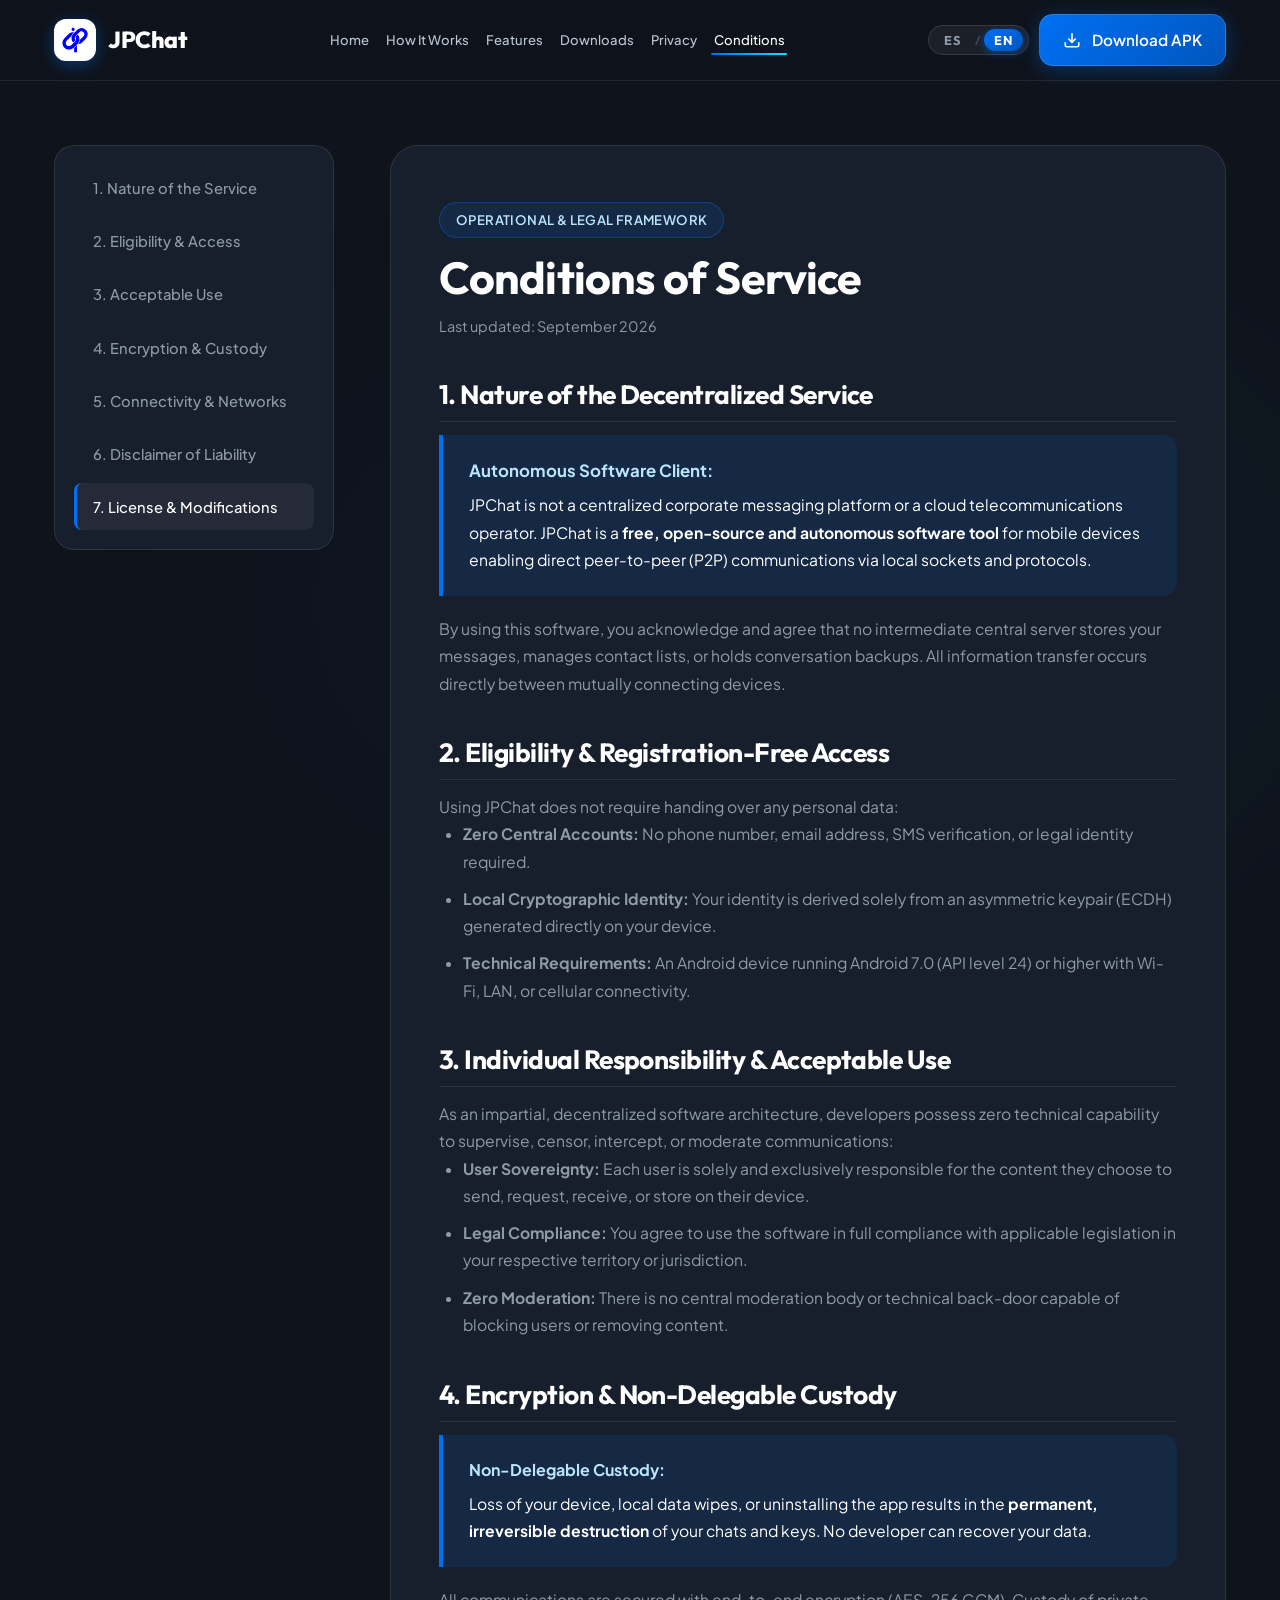
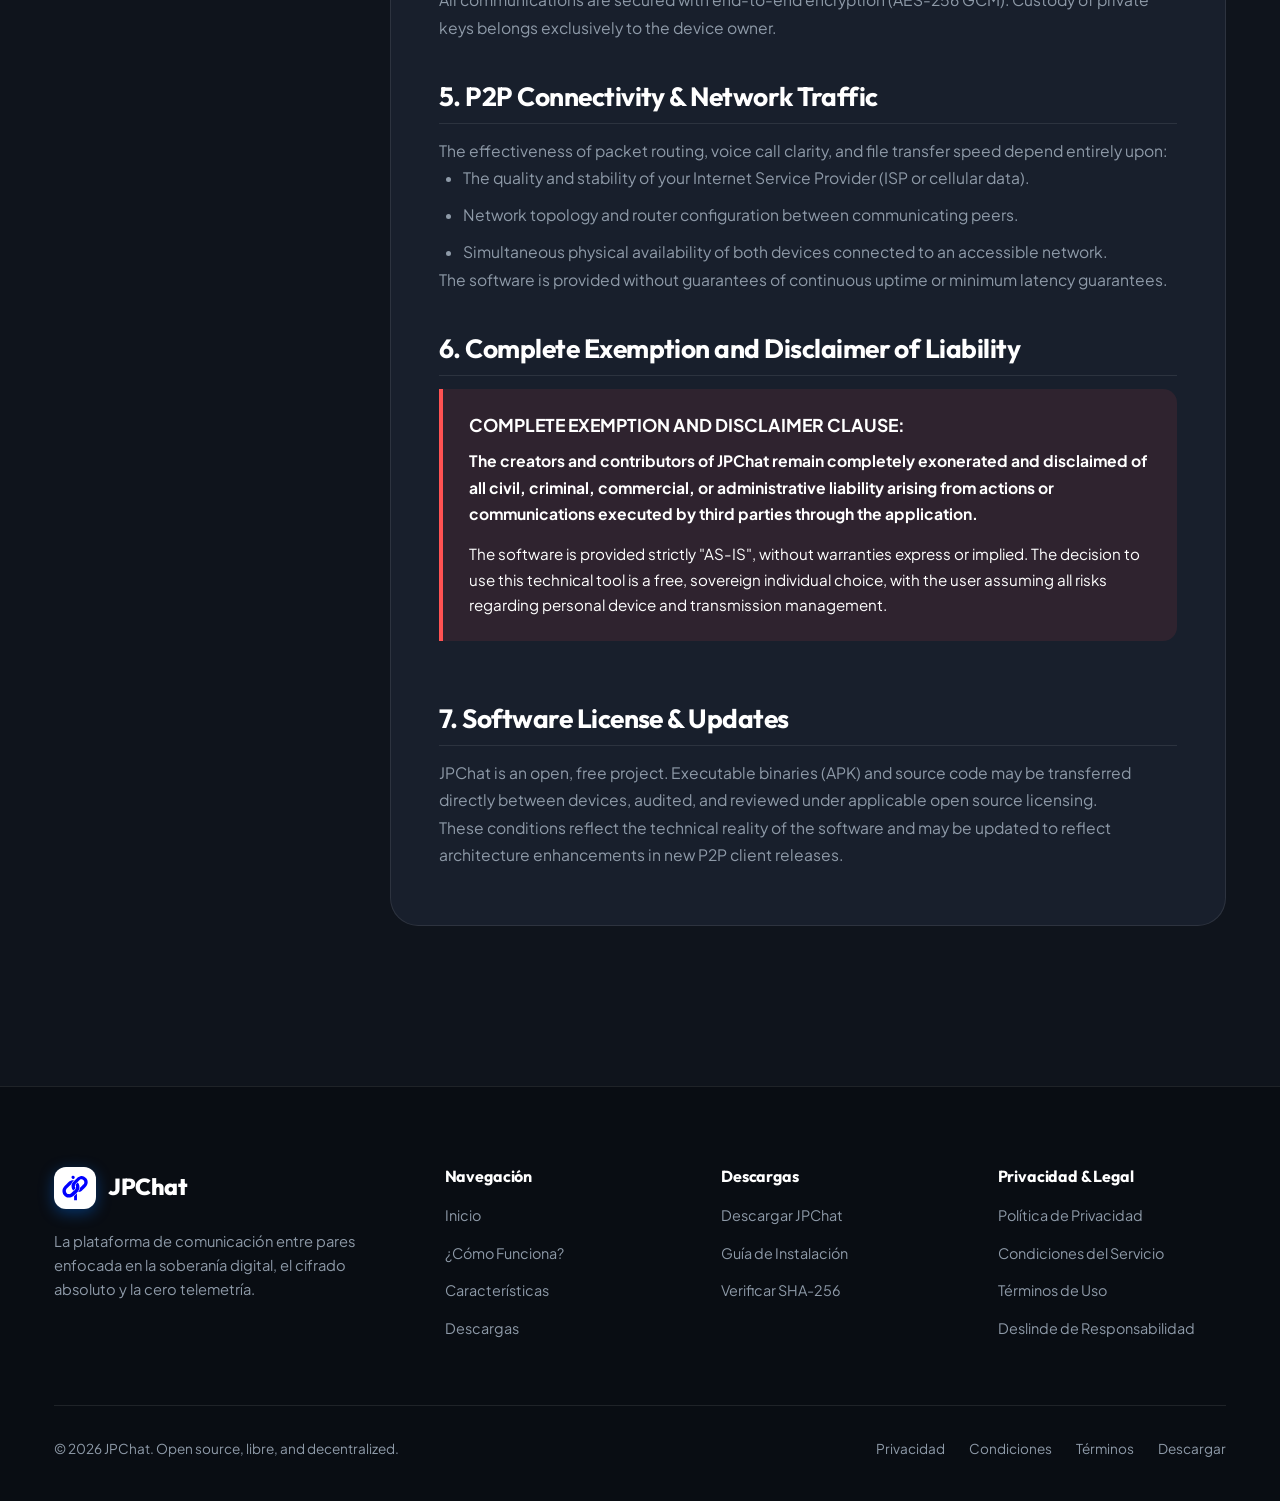
==== commit 7c6b5a60: "Add files via upload" ====
--- a/condiciones.html
+++ b/condiciones.html
@@ -218,7 +218,7 @@
         <div class="footer-col">
           <h4 class="footer-col-title">Descargas</h4>
           <ul class="footer-links">
-            <li><a href="descargas.html#instalador">Último APK v1.0.0</a></li>
+            <li><a href="descargas.html#instalador">Descargar JPChat</a></li>
             <li><a href="descargas.html#guia">Guía de Instalación</a></li>
             <li><a href="descargas.html#hash">Verificar SHA-256</a></li>
           </ul>
--- a/styles.css
+++ b/styles.css
@@ -199,20 +199,23 @@
   box-shadow: 0 10px 30px rgba(0, 0, 0, 0.6);
   border-bottom-color: rgba(255, 255, 255, 0.14);
 }
-
 .nav-container {
   display: flex;
   align-items: center;
   justify-content: space-between;
   height: 80px;
+  gap: clamp(0.75rem, 1.6vw, 2.2rem);
+  width: 100%;
 }
 
 /* Brand Logo with Real SVG Icon and Completely White Name */
 .brand-logo {
   display: flex;
   align-items: center;
-  gap: 0.85rem;
+  gap: 0.75rem;
   text-decoration: none;
+  flex-shrink: 0;
+  white-space: nowrap;
   transition: transform var(--transition-bounce);
 }
 
@@ -221,8 +224,8 @@
 }
 
 .logo-badge {
-  width: 44px;
-  height: 44px;
+  width: 42px;
+  height: 42px;
   border-radius: 12px;
   background: #FFFFFF;
   padding: 3px;
@@ -243,25 +246,38 @@
 .brand-name {
   color: #FFFFFF !important; /* Letra completamente blanca solicitada por el usuario */
   font-family: var(--font-heading);
-  font-size: 1.5rem;
+  font-size: 1.45rem;
   font-weight: 800;
   letter-spacing: -0.02em;
+  white-space: nowrap;
+}
+
+nav {
+  display: flex;
+  align-items: center;
+  justify-content: center;
+  min-width: 0;
+  flex: 1 1 auto;
 }
 
 .nav-menu {
   display: flex;
   align-items: center;
-  gap: 2.2rem;
+  gap: clamp(0.45rem, 0.95vw, 1.5rem);
   list-style: none;
+  margin: 0;
+  padding: 0;
 }
 
 .nav-link {
-  font-size: 0.95rem;
+  font-size: clamp(0.82rem, 0.86vw, 0.94rem);
   font-weight: 500;
   color: #BAC7D5;
   position: relative;
-  padding: 0.4rem 0;
+  padding: 0.4rem 0.15rem;
   transition: color var(--transition-fast);
+  white-space: nowrap;
+  flex-shrink: 0;
 }
 
 .nav-link:hover, .nav-link.active {
@@ -287,7 +303,16 @@
 .nav-actions {
   display: flex;
   align-items: center;
-  gap: 1rem;
+  gap: 0.65rem;
+  flex-shrink: 0;
+  white-space: nowrap;
+}
+
+#headerDownloadBtn {
+  padding: 0.58rem 1.1rem;
+  font-size: 0.88rem;
+  white-space: nowrap;
+  flex-shrink: 0;
 }
 
 /* Bilingual Language Switcher [ ES | EN ] */
@@ -751,6 +776,14 @@
   flex-direction: column;
   gap: 0.75rem;
   overflow-y: auto;
+  scrollbar-width: none;
+  -ms-overflow-style: none;
+}
+
+.phone-chat-body::-webkit-scrollbar {
+  display: none;
+  width: 0;
+  height: 0;
 }
 
 .chat-security-banner {
@@ -1777,48 +1810,14 @@
   }
 }
 
-/* Phones & Small Tablets (<= 768px) */
-@media (max-width: 768px) {
-  /* Global spacing reductions to kill bloated gaps */
-  .section {
-    padding: 3rem 0;
-  }
-  .section-header {
-    margin-bottom: 2rem;
-    max-width: 100%;
-  }
-  .section-title {
-    font-size: clamp(1.75rem, 5.5vw, 2.25rem);
-    margin-bottom: 0.75rem;
-  }
-  .section-subtitle {
-    font-size: 0.95rem;
-    line-height: 1.58;
-  }
-  .container {
-    padding: 0 1.25rem;
-  }
-
-  /* Header & Navigation */
-  .header {
-    height: 70px;
-  }
-  .nav-container {
-    height: 70px;
-  }
-  .brand-name {
-    font-size: 1.32rem;
-  }
-  .logo-badge {
-    width: 38px;
-    height: 38px;
-  }
+/* Navigation Drawer Collapse (<= 960px) */
+@media (max-width: 960px) {
   .nav-menu {
     position: fixed;
-    top: 70px;
+    top: 80px;
     left: 0;
     right: 0;
-    max-height: calc(100vh - 70px);
+    max-height: calc(100vh - 80px);
     overflow-y: auto;
     background: rgba(15, 20, 28, 0.98);
     backdrop-filter: blur(24px);
@@ -1841,6 +1840,7 @@
     border-radius: var(--radius-sm);
     width: 100%;
     display: block;
+    white-space: normal;
   }
   .nav-link:hover, .nav-link.active {
     background: rgba(255, 255, 255, 0.05);
@@ -1857,6 +1857,7 @@
     height: 42px;
     border-radius: 8px;
     background: rgba(255, 255, 255, 0.04);
+    cursor: pointer;
   }
   .mobile-lang-item {
     display: flex;
@@ -1864,6 +1865,48 @@
     padding: 0.75rem 0 0.25rem;
     margin-top: 0.5rem;
     border-top: 1px solid var(--border-subtle);
+  }
+}
+
+/* Phones & Small Tablets (<= 768px) */
+@media (max-width: 768px) {
+  /* Global spacing reductions to kill bloated gaps */
+  .section {
+    padding: 3rem 0;
+  }
+  .section-header {
+    margin-bottom: 2rem;
+    max-width: 100%;
+  }
+  .section-title {
+    font-size: clamp(1.75rem, 5.5vw, 2.25rem);
+    margin-bottom: 0.75rem;
+  }
+  .section-subtitle {
+    font-size: 0.95rem;
+    line-height: 1.58;
+  }
+  .container {
+    padding: 0 1.25rem;
+  }
+
+  /* Header & Navigation */
+  .header {
+    height: 70px;
+  }
+  .nav-container {
+    height: 70px;
+  }
+  .brand-name {
+    font-size: 1.32rem;
+  }
+  .logo-badge {
+    width: 38px;
+    height: 38px;
+  }
+  .nav-menu {
+    top: 70px;
+    max-height: calc(100vh - 70px);
   }
   .nav-actions .btn {
     display: none;
@@ -1949,6 +1992,8 @@
   .phone-chat-body {
     padding: 0.75rem 0.65rem;
     gap: 0.6rem;
+    scrollbar-width: none;
+    -ms-overflow-style: none;
   }
   .chat-bubble {
     font-size: 0.74rem;
